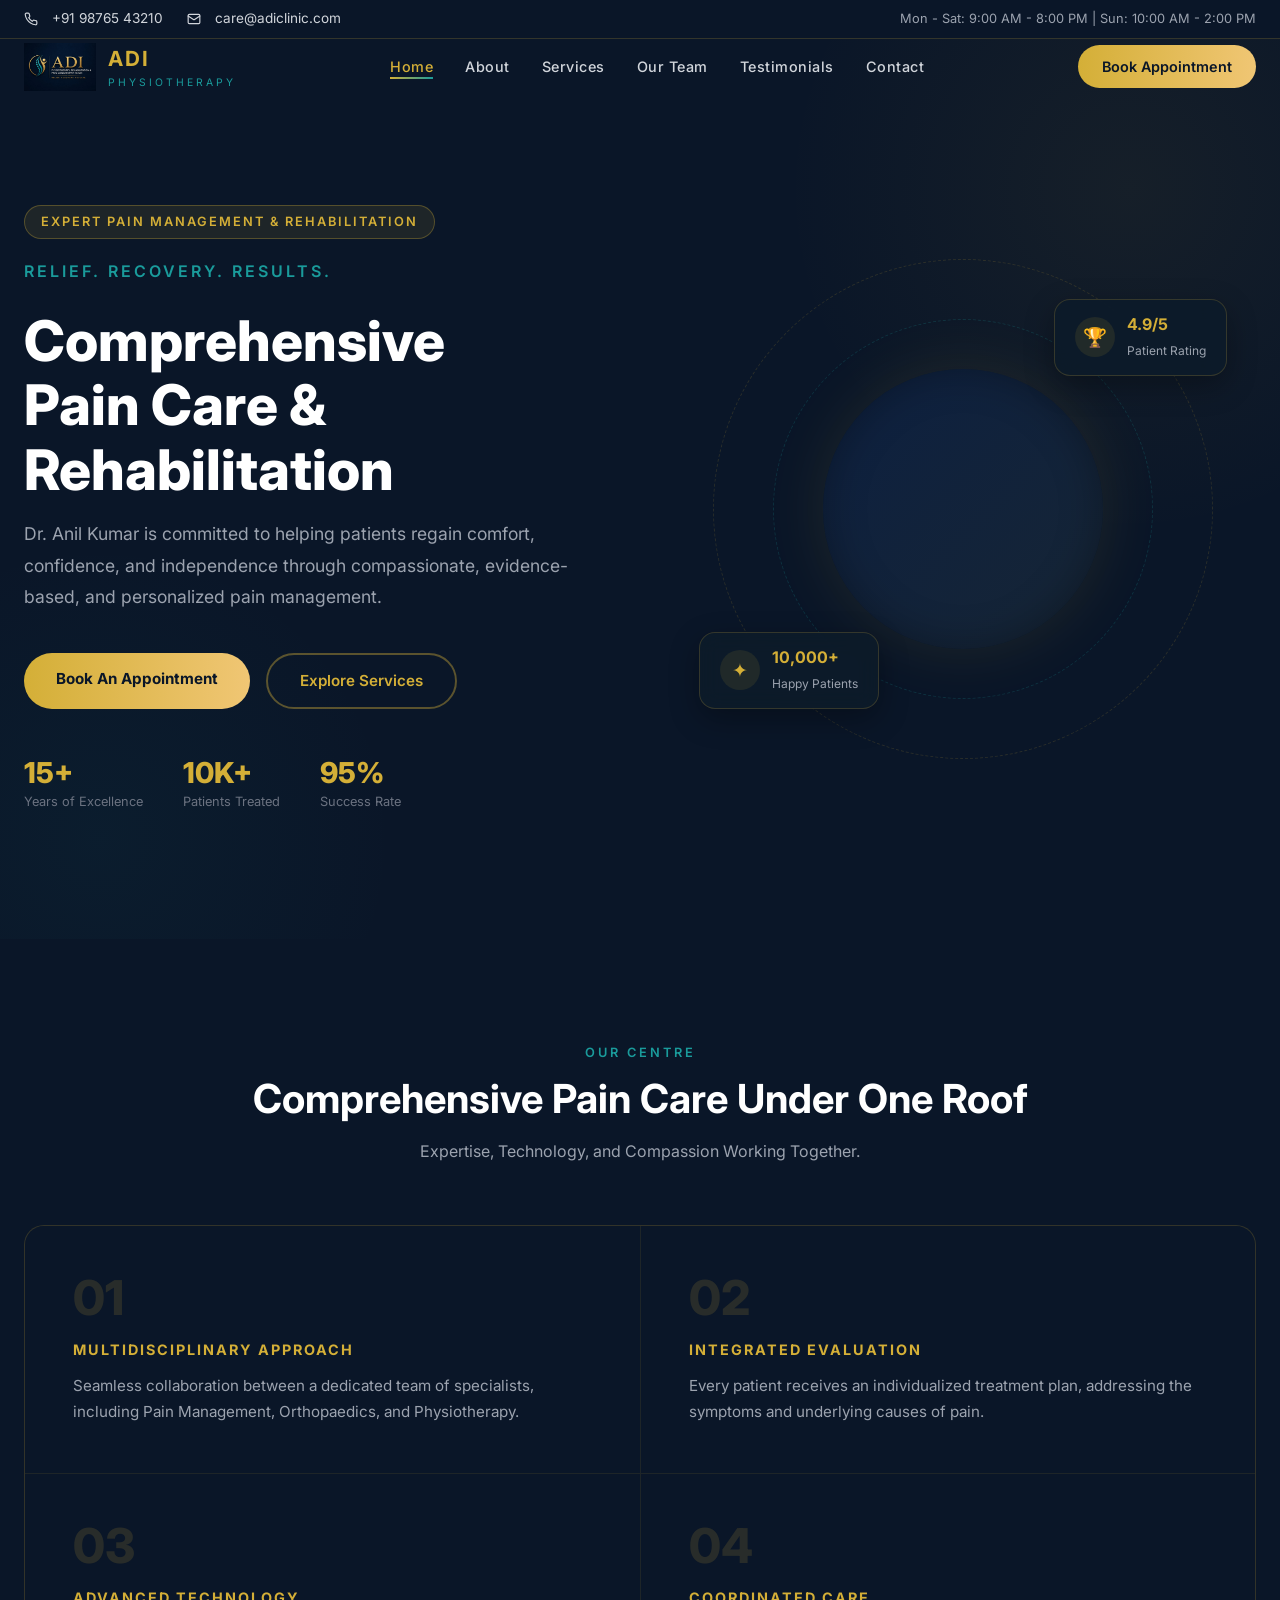
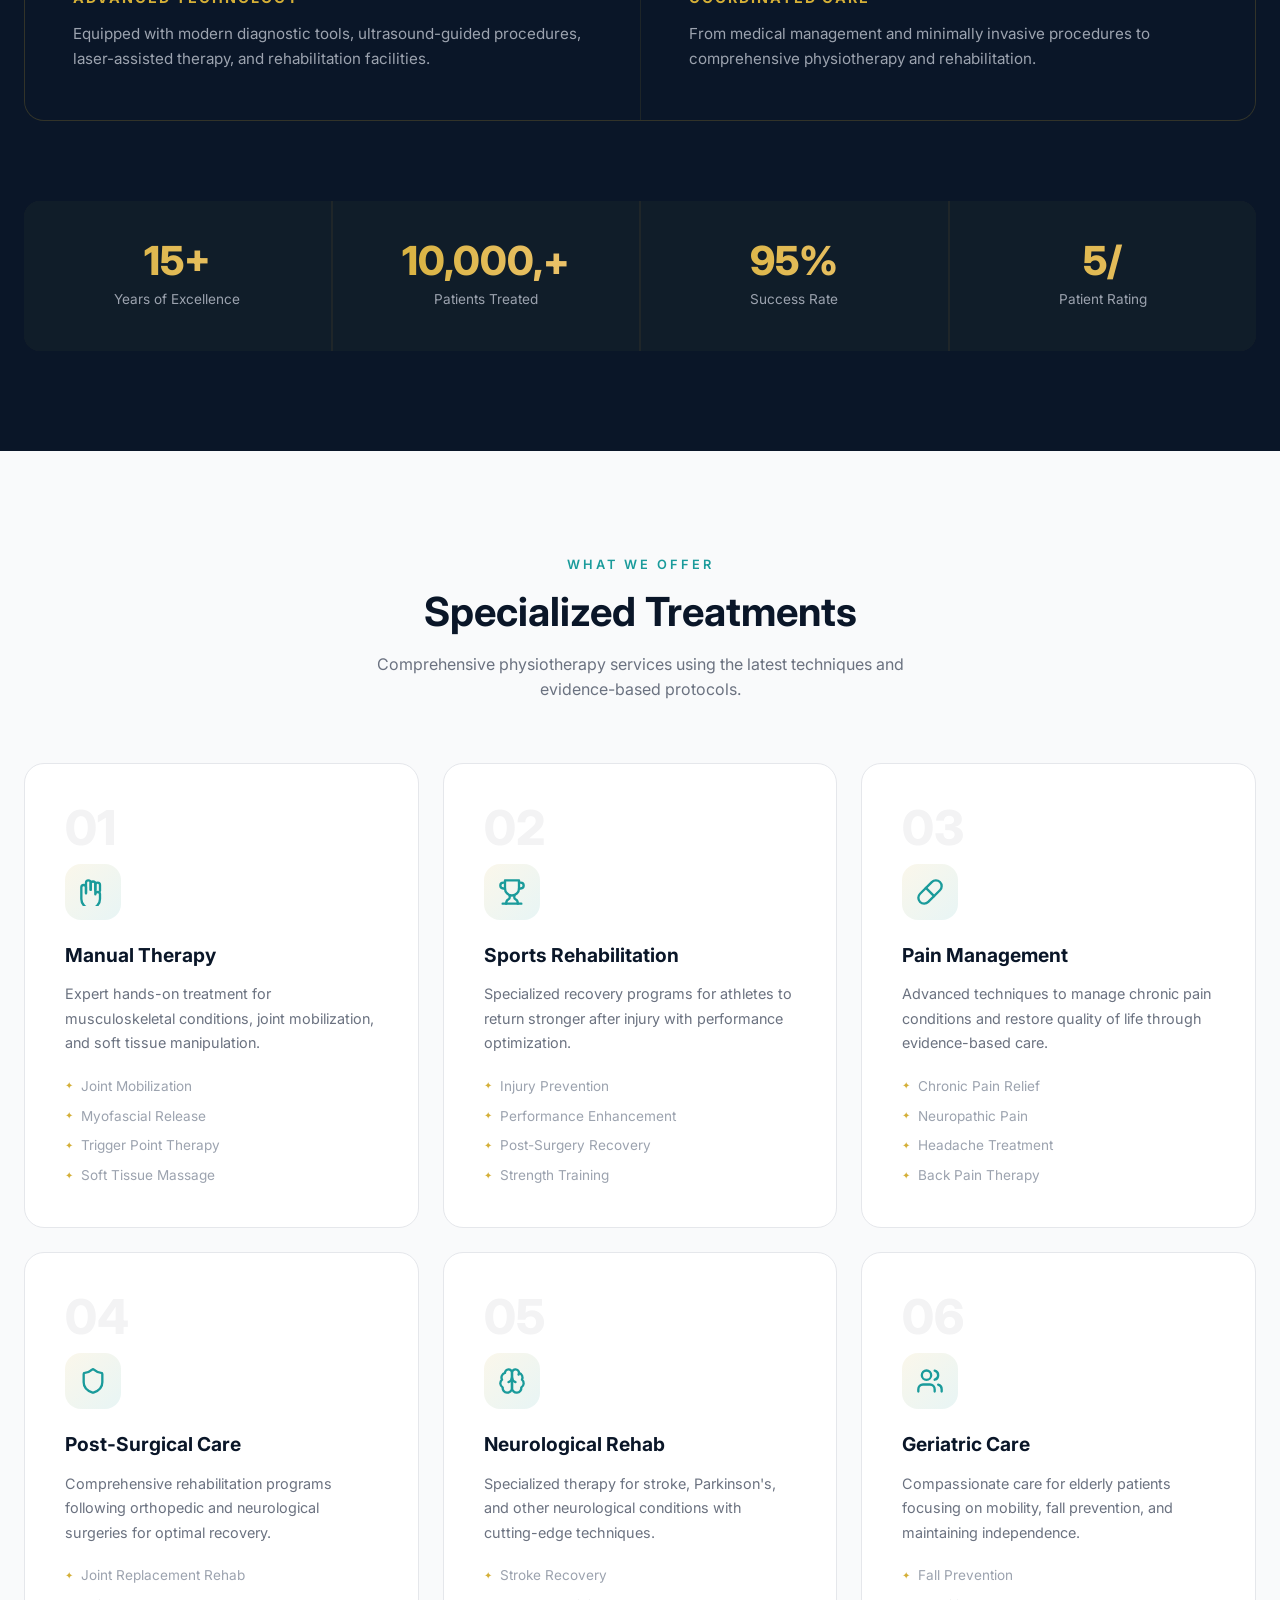
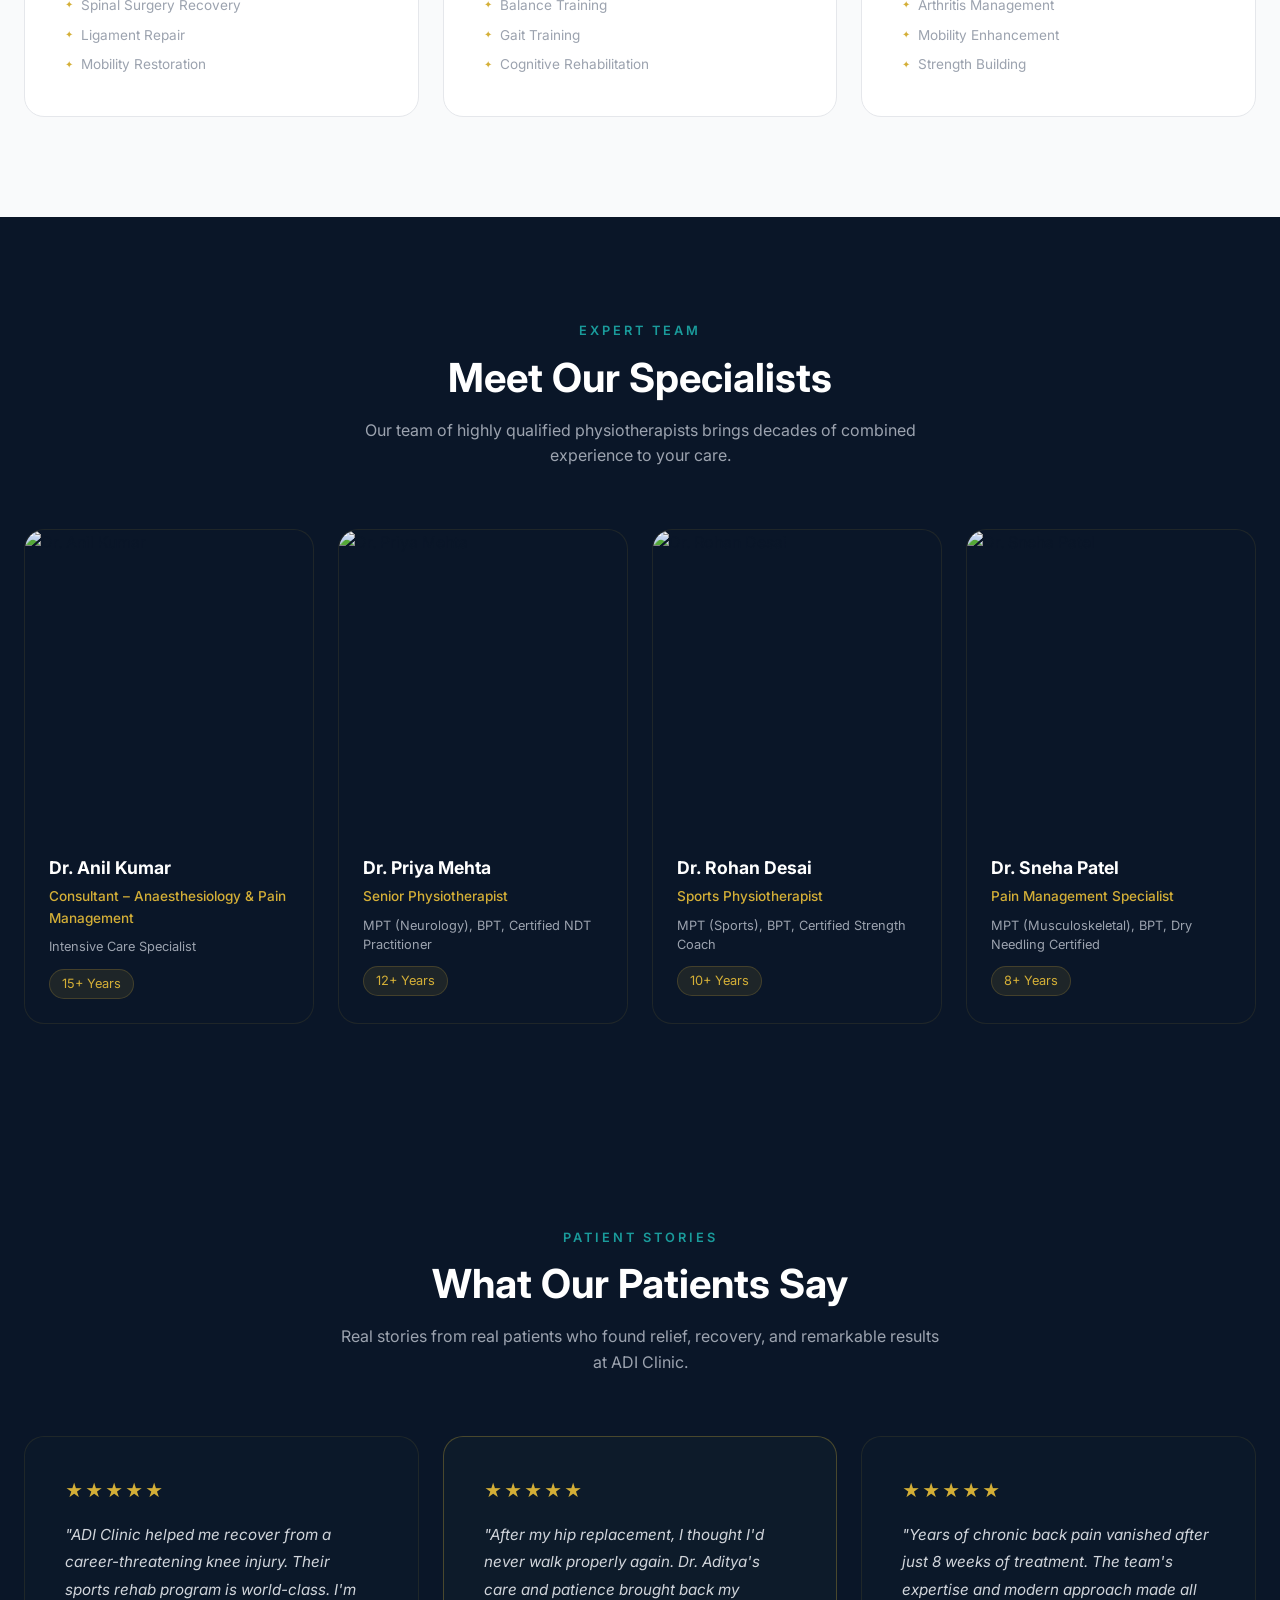
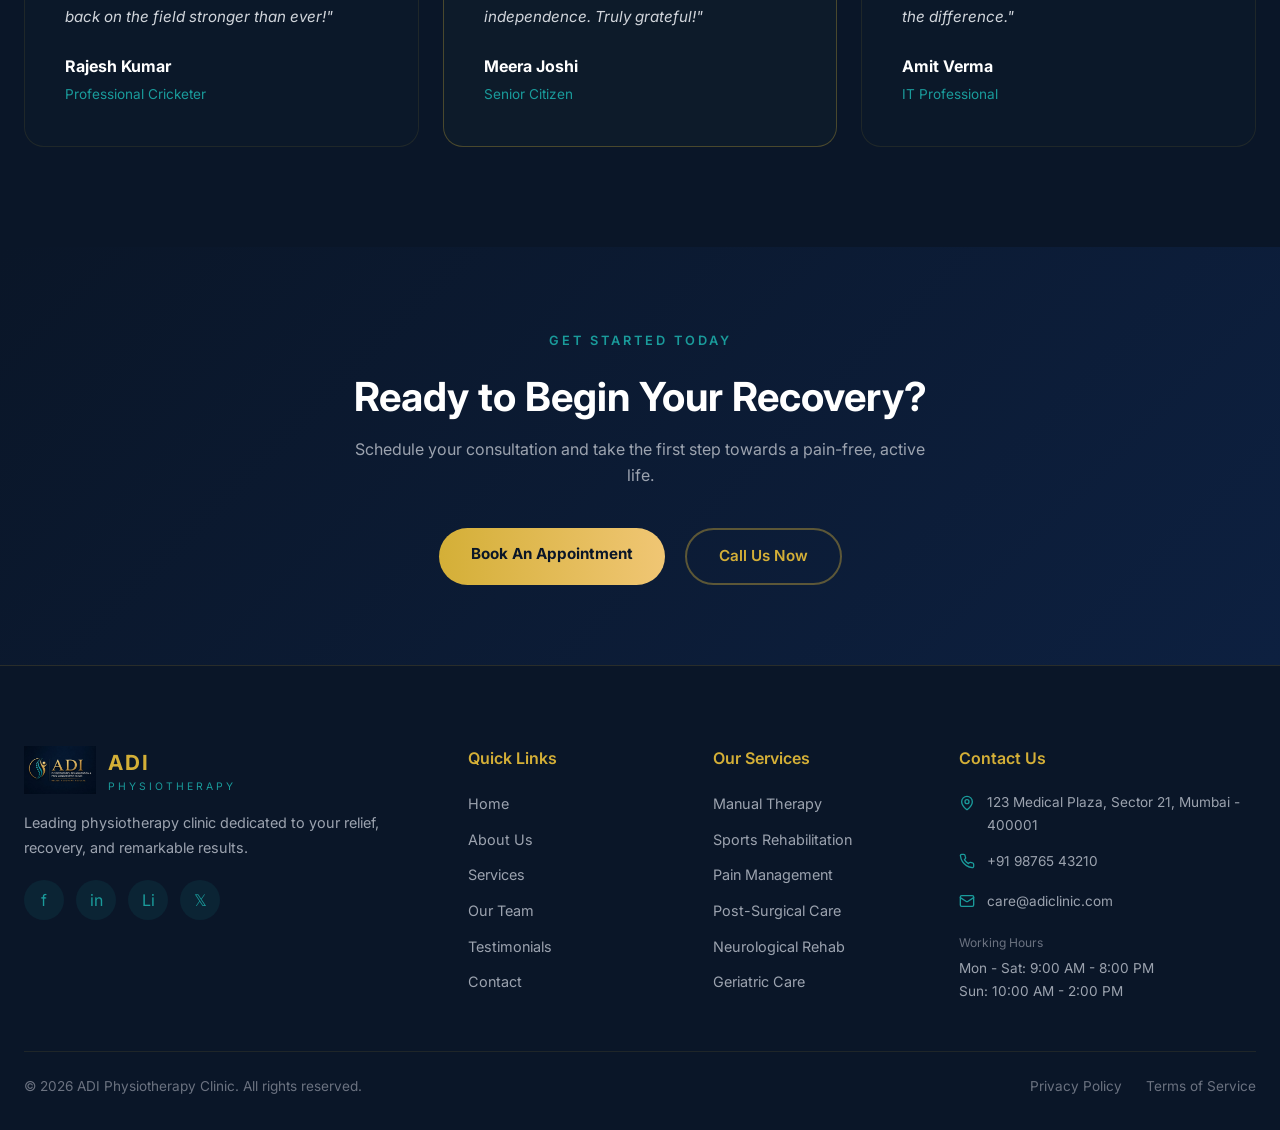
==== index.html @ 456bd3ba "Initial commit: Dr. Anil Kumar Pain Management Clinic Website - Complete HTML/CSS/JS frontend" ====
<!DOCTYPE html>
<html lang="en">
<head>
    <meta charset="UTF-8">
    <meta name="viewport" content="width=device-width, initial-scale=1.0">
    <meta name="description" content="ADI Physiotherapy, Rehabilitation & Pain Management Clinic — Expert physiotherapy, sports rehab, pain management and post-surgical care in Mumbai.">
    <title>ADI Physiotherapy Clinic | Relief. Recovery. Results.</title>
    <link href="https://fonts.googleapis.com/css2?family=Inter:wght@300;400;500;600;700;800&display=swap" rel="stylesheet">
    <link rel="stylesheet" href="css/style.css">
</head>
<body>

    <!-- TOP BAR -->
    <div class="top-bar">
        <div class="container">
            <div class="top-bar-left">
                <a href="tel:+919876543210" style="display:flex; align-items:center;"><svg class="icon-animated" width="14" height="14" viewBox="0 0 24 24" style="margin-right:6px"><path d="M22 16.92v3a2 2 0 0 1-2.18 2 19.79 19.79 0 0 1-8.63-3.07 19.5 19.5 0 0 1-6-6 19.79 19.79 0 0 1-3.07-8.67A2 2 0 0 1 4.11 2h3a2 2 0 0 1 2 1.72 12.84 12.84 0 0 0 .7 2.81 2 2 0 0 1-.45 2.11L8.09 9.91a16 16 0 0 0 6 6l1.27-1.27a2 2 0 0 1 2.11-.45 12.84 12.84 0 0 0 2.81.7A2 2 0 0 1 22 16.92z"/></svg> +91 98765 43210</a>
                <a href="mailto:care@adiclinic.com" style="display:flex; align-items:center;"><svg class="icon-animated" width="14" height="14" viewBox="0 0 24 24" style="margin-right:6px"><rect width="20" height="16" x="2" y="4" rx="2"/><path d="m22 7-8.97 5.7a1.94 1.94 0 0 1-2.06 0L2 7"/></svg> care@adiclinic.com</a>
            </div>
            <div class="top-bar-right">Mon - Sat: 9:00 AM - 8:00 PM | Sun: 10:00 AM - 2:00 PM</div>
        </div>
    </div>

    <!-- HEADER -->
    <header id="main-header">
        <nav class="container">
            <a href="index.html" class="logo-wrap">
                <img src="images/logo.png" alt="ADI Clinic Logo" class="logo-img" onerror="this.style.display='none'">
                <div>
                    <div class="logo-text-main">ADI</div>
                    <div class="logo-text-sub">PHYSIOTHERAPY</div>
                </div>
            </a>

            <ul class="nav-links">
                <li><a href="index.html" class="active">Home</a></li>
                <li><a href="about.html">About</a></li>
                <li><a href="services.html">Services</a></li>
                <li><a href="team.html">Our Team</a></li>
                <li><a href="testimonials.html">Testimonials</a></li>
                <li><a href="contact.html">Contact</a></li>
            </ul>

            <a href="contact.html" class="btn-nav">Book Appointment</a>
            <button class="hamburger" id="hamburger" aria-label="Menu">&#9776;</button>
        </nav>
    </header>

    <!-- MOBILE MENU -->
    <div class="mobile-menu" id="mobile-menu">
        <a href="index.html">Home</a>
        <a href="about.html">About</a>
        <a href="services.html">Services</a>
        <a href="team.html">Our Team</a>
        <a href="testimonials.html">Testimonials</a>
        <a href="contact.html">Contact</a>
        <a href="contact.html" class="btn-gold" style="text-align:center; margin-top:16px;">Book Appointment</a>
    </div>

    <!-- HERO -->
    <section class="hero">
        <div class="container">
            <div class="hero-text">
                <span class="hero-tag">Expert Pain Management & Rehabilitation</span>
                <p class="hero-tagline">RELIEF. RECOVERY. RESULTS.</p>
                <h1 class="hero-title">
                    Comprehensive<br>
                    Pain Care &<br>
                    Rehabilitation
                </h1>
                <p class="hero-desc">Dr. Anil Kumar is committed to helping patients regain comfort, confidence, and independence through compassionate, evidence-based, and personalized pain management.</p>
                <div class="hero-btns">
                    <a href="contact.html" class="btn-gold">Book An Appointment</a>
                    <a href="services.html" class="btn-outline-gold">Explore Services</a>
                </div>
                <div class="hero-stats">
                    <div class="stat-item">
                        <div class="stat-number">15+</div>
                        <div class="stat-label">Years of Excellence</div>
                    </div>
                    <div class="stat-item">
                        <div class="stat-number">10K+</div>
                        <div class="stat-label">Patients Treated</div>
                    </div>
                    <div class="stat-item">
                        <div class="stat-number">95%</div>
                        <div class="stat-label">Success Rate</div>
                    </div>
                </div>
            </div>

            <div class="hero-visual">
                <div class="hero-circle-outer">
                    <div class="hero-circle-mid">
                        <div class="hero-circle-inner">
                            <img src="https://images.unsplash.com/photo-1612349317150-e413f6a5b16d?w=400&h=400&fit=crop" alt="Dr. Anil Kumar" onerror="this.style.display='none'">
                        </div>
                    </div>
                </div>
                <!-- Floating badges -->
                <div class="float-badge badge-top">
                    <div class="float-badge-icon">🏆</div>
                    <div class="float-badge-text">
                        <strong>4.9/5</strong>
                        <span>Patient Rating</span>
                    </div>
                </div>
                <div class="float-badge badge-bottom">
                    <div class="float-badge-icon">✦</div>
                    <div class="float-badge-text">
                        <strong>10,000+</strong>
                        <span>Happy Patients</span>
                    </div>
                </div>
            </div>
        </div>
    </section>

    <!-- MANIFESTO / ABOUT -->
    <section class="about-bg">
        <div class="container">
            <div class="fade-up" style="text-align:center; margin-bottom:60px;">
                <span class="section-tag">Our Centre</span>
                <h2 class="section-title white">Comprehensive Pain Care Under One Roof</h2>
                <p class="section-subtitle" style="color:#9ca3af; margin:0 auto;">Expertise, Technology, and Compassion Working Together.</p>
            </div>

            <div class="manifesto-grid fade-up">
                <div class="manifesto-item">
                    <div class="manifesto-num">01</div>
                    <h3>MULTIDISCIPLINARY APPROACH</h3>
                    <p>Seamless collaboration between a dedicated team of specialists, including Pain Management, Orthopaedics, and Physiotherapy.</p>
                </div>
                <div class="manifesto-item">
                    <div class="manifesto-num">02</div>
                    <h3>INTEGRATED EVALUATION</h3>
                    <p>Every patient receives an individualized treatment plan, addressing the symptoms and underlying causes of pain.</p>
                </div>
                <div class="manifesto-item">
                    <div class="manifesto-num">03</div>
                    <h3>ADVANCED TECHNOLOGY</h3>
                    <p>Equipped with modern diagnostic tools, ultrasound-guided procedures, laser-assisted therapy, and rehabilitation facilities.</p>
                </div>
                <div class="manifesto-item">
                    <div class="manifesto-num">04</div>
                    <h3>COORDINATED CARE</h3>
                    <p>From medical management and minimally invasive procedures to comprehensive physiotherapy and rehabilitation.</p>
                </div>
            </div>

            <div class="stats-row fade-up">
                <div class="stat-box">
                    <div class="stat-box-num">15+</div>
                    <div class="stat-box-label">Years of Excellence</div>
                </div>
                <div class="stat-box">
                    <div class="stat-box-num">10,000+</div>
                    <div class="stat-box-label">Patients Treated</div>
                </div>
                <div class="stat-box">
                    <div class="stat-box-num">95%</div>
                    <div class="stat-box-label">Success Rate</div>
                </div>
                <div class="stat-box">
                    <div class="stat-box-num">4.9/5</div>
                    <div class="stat-box-label">Patient Rating</div>
                </div>
            </div>
        </div>
    </section>

    <!-- SERVICES -->
    <section class="services-bg">
        <div class="container">
            <div class="fade-up" style="text-align:center; margin-bottom:60px;">
                <span class="section-tag">What We Offer</span>
                <h2 class="section-title">Specialized Treatments</h2>
                <p class="section-subtitle" style="margin:0 auto;">Comprehensive physiotherapy services using the latest techniques and evidence-based protocols.</p>
            </div>
            <div class="services-grid">
                <div class="service-card fade-up delay-1">
                    <div class="service-num">01</div>
                    <div class="service-icon-box"><svg class="icon-animated" width="28" height="28" viewBox="0 0 24 24"><path d="M18 11V6a2 2 0 0 0-4 0v4"/><path d="M14 10V5a2 2 0 0 0-4 0v5"/><path d="M10 10V4a2 2 0 0 0-4 0v9"/><path d="M6 13V8a2 2 0 0 0-4 0v10a8 8 0 0 0 16 0v-4a2 2 0 0 0-4 0v-3"/></svg></div>
                    <h3>Manual Therapy</h3>
                    <p>Expert hands-on treatment for musculoskeletal conditions, joint mobilization, and soft tissue manipulation.</p>
                    <ul class="service-features">
                        <li>Joint Mobilization</li>
                        <li>Myofascial Release</li>
                        <li>Trigger Point Therapy</li>
                        <li>Soft Tissue Massage</li>
                    </ul>
                </div>
                <div class="service-card fade-up delay-2">
                    <div class="service-num">02</div>
                    <div class="service-icon-box"><svg class="icon-animated" width="28" height="28" viewBox="0 0 24 24"><path d="M6 9H4.5a2.5 2.5 0 0 1 0-5H6"/><path d="M18 9h1.5a2.5 2.5 0 0 0 0-5H18"/><path d="M4 22h16"/><path d="M10 14.66V17c0 .55-.47.98-.97 1.21C7.85 18.75 7 20.24 7 22"/><path d="M14 14.66V17c0 .55.47.98.97 1.21C16.15 18.75 17 20.24 17 22"/><path d="M18 2H6v7a6 6 0 0 0 12 0V2Z"/></svg></div>
                    <h3>Sports Rehabilitation</h3>
                    <p>Specialized recovery programs for athletes to return stronger after injury with performance optimization.</p>
                    <ul class="service-features">
                        <li>Injury Prevention</li>
                        <li>Performance Enhancement</li>
                        <li>Post-Surgery Recovery</li>
                        <li>Strength Training</li>
                    </ul>
                </div>
                <div class="service-card fade-up delay-3">
                    <div class="service-num">03</div>
                    <div class="service-icon-box"><svg class="icon-animated" width="28" height="28" viewBox="0 0 24 24"><path d="m10.5 20.5 10-10a4.95 4.95 0 1 0-7-7l-10 10a4.95 4.95 0 1 0 7 7Z"/><path d="m8.5 8.5 7 7"/></svg></div>
                    <h3>Pain Management</h3>
                    <p>Advanced techniques to manage chronic pain conditions and restore quality of life through evidence-based care.</p>
                    <ul class="service-features">
                        <li>Chronic Pain Relief</li>
                        <li>Neuropathic Pain</li>
                        <li>Headache Treatment</li>
                        <li>Back Pain Therapy</li>
                    </ul>
                </div>
                <div class="service-card fade-up delay-1">
                    <div class="service-num">04</div>
                    <div class="service-icon-box"><svg class="icon-animated" width="28" height="28" viewBox="0 0 24 24"><path d="M20 13c0 5-3.5 7.5-7.66 8.95a1 1 0 0 1-.67-.01C7.5 20.5 4 18 4 13V6a1 1 0 0 1 1-1c2 0 4.5-1.2 6.24-2.72a1.17 1.17 0 0 1 1.52 0C14.5 3.8 17 5 19 5a1 1 0 0 1 1 1z"/></svg></div>
                    <h3>Post-Surgical Care</h3>
                    <p>Comprehensive rehabilitation programs following orthopedic and neurological surgeries for optimal recovery.</p>
                    <ul class="service-features">
                        <li>Joint Replacement Rehab</li>
                        <li>Spinal Surgery Recovery</li>
                        <li>Ligament Repair</li>
                        <li>Mobility Restoration</li>
                    </ul>
                </div>
                <div class="service-card fade-up delay-2">
                    <div class="service-num">05</div>
                    <div class="service-icon-box"><svg class="icon-animated" width="28" height="28" viewBox="0 0 24 24"><path d="M12 5a3 3 0 1 0-5.997.125 4 4 0 0 0-2.526 5.77 4 4 0 0 0 .556 6.588A4 4 0 1 0 12 18Z"/><path d="M12 5a3 3 0 1 1 5.997.125 4 4 0 0 1 2.526 5.77 4 4 0 0 1-.556 6.588A4 4 0 1 1 12 18Z"/><path d="M15 13a4.5 4.5 0 0 1-3-4 4.5 4.5 0 0 1-3 4"/><path d="M17.599 6.5a3 3 0 0 0 .399-1.375"/></svg></div>
                    <h3>Neurological Rehab</h3>
                    <p>Specialized therapy for stroke, Parkinson's, and other neurological conditions with cutting-edge techniques.</p>
                    <ul class="service-features">
                        <li>Stroke Recovery</li>
                        <li>Balance Training</li>
                        <li>Gait Training</li>
                        <li>Cognitive Rehabilitation</li>
                    </ul>
                </div>
                <div class="service-card fade-up delay-3">
                    <div class="service-num">06</div>
                    <div class="service-icon-box"><svg class="icon-animated" width="28" height="28" viewBox="0 0 24 24"><path d="M16 21v-2a4 4 0 0 0-4-4H6a4 4 0 0 0-4 4v2"/><circle cx="9" cy="7" r="4"/><path d="M22 21v-2a4 4 0 0 0-3-3.87"/><path d="M16 3.13a4 4 0 0 1 0 7.75"/></svg></div>
                    <h3>Geriatric Care</h3>
                    <p>Compassionate care for elderly patients focusing on mobility, fall prevention, and maintaining independence.</p>
                    <ul class="service-features">
                        <li>Fall Prevention</li>
                        <li>Arthritis Management</li>
                        <li>Mobility Enhancement</li>
                        <li>Strength Building</li>
                    </ul>
                </div>
            </div>
        </div>
    </section>

    <!-- TEAM PREVIEW -->
    <section class="about-bg">
        <div class="container">
            <div class="fade-up" style="text-align:center; margin-bottom:60px;">
                <span class="section-tag">Expert Team</span>
                <h2 class="section-title white">Meet Our Specialists</h2>
                <p class="section-subtitle" style="color:#9ca3af; margin:0 auto;">Our team of highly qualified physiotherapists brings decades of combined experience to your care.</p>
            </div>
            <div class="team-grid">
                <div class="team-card fade-up delay-1">
                    <div class="team-img-wrap">
                        <img src="https://images.unsplash.com/photo-1612349317150-e413f6a5b16d?w=400&h=500&fit=crop" alt="Dr. Anil Kumar">
                        <div class="team-overlay"></div>
                    </div>
                    <div class="team-info">
                        <h3>Dr. Anil Kumar</h3>
                        <div class="role">Consultant – Anaesthesiology & Pain Management</div>
                        <div class="qual">Intensive Care Specialist</div>
                        <span class="team-exp">15+ Years</span>
                    </div>
                </div>
                <div class="team-card fade-up delay-2">
                    <div class="team-img-wrap">
                        <img src="https://images.unsplash.com/photo-1594824476967-48c8b964273f?w=400&h=500&fit=crop" alt="Dr. Priya Mehta">
                        <div class="team-overlay"></div>
                    </div>
                    <div class="team-info">
                        <h3>Dr. Priya Mehta</h3>
                        <div class="role">Senior Physiotherapist</div>
                        <div class="qual">MPT (Neurology), BPT, Certified NDT Practitioner</div>
                        <span class="team-exp">12+ Years</span>
                    </div>
                </div>
                <div class="team-card fade-up delay-3">
                    <div class="team-img-wrap">
                        <img src="https://images.unsplash.com/photo-1622253692010-333f2da6031d?w=400&h=500&fit=crop" alt="Dr. Rohan Desai">
                        <div class="team-overlay"></div>
                    </div>
                    <div class="team-info">
                        <h3>Dr. Rohan Desai</h3>
                        <div class="role">Sports Physiotherapist</div>
                        <div class="qual">MPT (Sports), BPT, Certified Strength Coach</div>
                        <span class="team-exp">10+ Years</span>
                    </div>
                </div>
                <div class="team-card fade-up delay-4">
                    <div class="team-img-wrap">
                        <img src="https://images.unsplash.com/photo-1559839734-2b71ea197ec2?w=400&h=500&fit=crop" alt="Dr. Sneha Patel">
                        <div class="team-overlay"></div>
                    </div>
                    <div class="team-info">
                        <h3>Dr. Sneha Patel</h3>
                        <div class="role">Pain Management Specialist</div>
                        <div class="qual">MPT (Musculoskeletal), BPT, Dry Needling Certified</div>
                        <span class="team-exp">8+ Years</span>
                    </div>
                </div>
            </div>
        </div>
    </section>

    <!-- TESTIMONIALS -->
    <section class="testi-bg">
        <div class="container">
            <div class="fade-up" style="text-align:center; margin-bottom:60px;">
                <span class="section-tag">Patient Stories</span>
                <h2 class="section-title white">What Our Patients Say</h2>
                <p class="section-subtitle" style="color:#9ca3af; margin:0 auto;">Real stories from real patients who found relief, recovery, and remarkable results at ADI Clinic.</p>
            </div>
            <div class="testi-grid">
                <div class="testi-card fade-up delay-1">
                    <div class="testi-stars">★★★★★</div>
                    <p class="testi-quote">"ADI Clinic helped me recover from a career-threatening knee injury. Their sports rehab program is world-class. I'm back on the field stronger than ever!"</p>
                    <div class="testi-name">Rajesh Kumar</div>
                    <div class="testi-role">Professional Cricketer</div>
                </div>
                <div class="testi-card active fade-up delay-2">
                    <div class="testi-stars">★★★★★</div>
                    <p class="testi-quote">"After my hip replacement, I thought I'd never walk properly again. Dr. Aditya's care and patience brought back my independence. Truly grateful!"</p>
                    <div class="testi-name">Meera Joshi</div>
                    <div class="testi-role">Senior Citizen</div>
                </div>
                <div class="testi-card fade-up delay-3">
                    <div class="testi-stars">★★★★★</div>
                    <p class="testi-quote">"Years of chronic back pain vanished after just 8 weeks of treatment. The team's expertise and modern approach made all the difference."</p>
                    <div class="testi-name">Amit Verma</div>
                    <div class="testi-role">IT Professional</div>
                </div>
            </div>
        </div>
    </section>

    <!-- CONTACT CTA STRIP -->
    <section style="background: linear-gradient(135deg, var(--navy), #0d2040); padding: 80px 0; text-align: center;">
        <div class="container">
            <span class="section-tag fade-up">Get Started Today</span>
            <h2 class="section-title white fade-up" style="margin-top:10px;">Ready to Begin Your Recovery?</h2>
            <p class="section-subtitle fade-up" style="color:#9ca3af; margin:16px auto 40px;">Schedule your consultation and take the first step towards a pain-free, active life.</p>
            <div class="fade-up" style="display:flex; gap:20px; justify-content:center; flex-wrap:wrap;">
                <a href="contact.html" class="btn-gold">Book An Appointment</a>
                <a href="tel:+919876543210" class="btn-outline-gold">Call Us Now</a>
            </div>
        </div>
    </section>

    <!-- FOOTER -->
    <footer>
        <div class="container">
            <div class="footer-grid">
                <div class="footer-col">
                    <div class="logo-wrap" style="margin-bottom:16px;">
                        <img src="images/logo.png" alt="ADI Clinic" class="logo-img" style="height:48px;" onerror="this.style.display='none'">
                        <div>
                            <div class="logo-text-main">ADI</div>
                            <div class="logo-text-sub">PHYSIOTHERAPY</div>
                        </div>
                    </div>
                    <p>Leading physiotherapy clinic dedicated to your relief, recovery, and remarkable results.</p>
                    <div class="footer-socials">
                        <a href="#" class="social-btn" title="Facebook">f</a>
                        <a href="#" class="social-btn" title="Instagram">in</a>
                        <a href="#" class="social-btn" title="LinkedIn">Li</a>
                        <a href="#" class="social-btn" title="Twitter">𝕏</a>
                    </div>
                </div>
                <div class="footer-col">
                    <h3>Quick Links</h3>
                    <ul>
                        <li><a href="index.html">Home</a></li>
                        <li><a href="about.html">About Us</a></li>
                        <li><a href="services.html">Services</a></li>
                        <li><a href="team.html">Our Team</a></li>
                        <li><a href="testimonials.html">Testimonials</a></li>
                        <li><a href="contact.html">Contact</a></li>
                    </ul>
                </div>
                <div class="footer-col">
                    <h3>Our Services</h3>
                    <ul>
                        <li><a href="services.html">Manual Therapy</a></li>
                        <li><a href="services.html">Sports Rehabilitation</a></li>
                        <li><a href="services.html">Pain Management</a></li>
                        <li><a href="services.html">Post-Surgical Care</a></li>
                        <li><a href="services.html">Neurological Rehab</a></li>
                        <li><a href="services.html">Geriatric Care</a></li>
                    </ul>
                </div>
                <div class="footer-col">
                    <h3>Contact Us</h3>
                    <div class="footer-ci">
                        <span style="color:var(--teal); margin-top:2px;"><svg class="icon-animated" width="16" height="16" viewBox="0 0 24 24"><path d="M20 10c0 4.993-5.539 10.193-7.399 11.799a1 1 0 0 1-1.202 0C9.539 20.193 4 14.993 4 10a8 8 0 0 1 16 0"/><circle cx="12" cy="10" r="3"/></svg></span>
                        <p>123 Medical Plaza, Sector 21, Mumbai - 400001</p>
                    </div>
                    <div class="footer-ci">
                        <span style="color:var(--teal);"><svg class="icon-animated" width="16" height="16" viewBox="0 0 24 24"><path d="M22 16.92v3a2 2 0 0 1-2.18 2 19.79 19.79 0 0 1-8.63-3.07 19.5 19.5 0 0 1-6-6 19.79 19.79 0 0 1-3.07-8.67A2 2 0 0 1 4.11 2h3a2 2 0 0 1 2 1.72 12.84 12.84 0 0 0 .7 2.81 2 2 0 0 1-.45 2.11L8.09 9.91a16 16 0 0 0 6 6l1.27-1.27a2 2 0 0 1 2.11-.45 12.84 12.84 0 0 0 2.81.7A2 2 0 0 1 22 16.92z"/></svg></span>
                        <a href="tel:+919876543210">+91 98765 43210</a>
                    </div>
                    <div class="footer-ci">
                        <span style="color:var(--teal);"><svg class="icon-animated" width="16" height="16" viewBox="0 0 24 24"><rect width="20" height="16" x="2" y="4" rx="2"/><path d="m22 7-8.97 5.7a1.94 1.94 0 0 1-2.06 0L2 7"/></svg></span>
                        <a href="mailto:care@adiclinic.com">care@adiclinic.com</a>
                    </div>
                    <div style="margin-top:16px;">
                        <p style="font-size:0.75rem; color:var(--gray-500); margin-bottom:4px;">Working Hours</p>
                        <p style="font-size:0.85rem; color:var(--gray-400);">Mon - Sat: 9:00 AM - 8:00 PM<br>Sun: 10:00 AM - 2:00 PM</p>
                    </div>
                </div>
            </div>
            <div class="footer-bottom">
                <p>&copy; 2026 ADI Physiotherapy Clinic. All rights reserved.</p>
                <div class="footer-bottom-links">
                    <a href="#">Privacy Policy</a>
                    <a href="#">Terms of Service</a>
                </div>
            </div>
        </div>
    </footer>

    <script src="js/main.js"></script>
</body>
</html>
---- css/style.css ----
/* ============================================================
   ADI Physiotherapy Clinic - Main Stylesheet
   Cloned from Emergent React App
   Colors: Navy #0a1628 | Gold #d4af37 | Teal #1a9b9b
   ============================================================ */

@import url('https://fonts.googleapis.com/css2?family=Inter:wght@300;400;500;600;700;800&display=swap');

:root {
  --navy: #0a1628;
  --navy-mid: #0d1b2a;
  --gold: #d4af37;
  --gold-light: #f0c674;
  --teal: #1a9b9b;
  --white: #ffffff;
  --gray-100: #f9fafb;
  --gray-200: #e5e7eb;
  --gray-300: #d1d5db;
  --gray-400: #9ca3af;
  --gray-500: #6b7280;
  --transition: all 0.3s ease;
}

*, *::before, *::after { margin: 0; padding: 0; box-sizing: border-box; }

html { scroll-behavior: smooth; }

body {
  font-family: 'Inter', sans-serif;
  background-color: var(--white);
  color: var(--navy);
  overflow-x: hidden;
  line-height: 1.6;
}

a { text-decoration: none; color: inherit; }
img { max-width: 100%; }
button { cursor: pointer; border: none; font-family: inherit; }

.container {
  max-width: 1280px;
  margin: 0 auto;
  padding: 0 24px;
}

/* ===== TOP BAR ===== */
.top-bar {
  background-color: var(--navy);
  border-bottom: 1px solid rgba(212, 175, 55, 0.2);
  padding: 8px 0;
}
.top-bar .container {
  display: flex;
  justify-content: space-between;
  align-items: center;
  font-size: 0.85rem;
}
.top-bar-left {
  display: flex;
  align-items: center;
  gap: 24px;
  color: var(--gray-300);
}
.top-bar-left a {
  display: flex;
  align-items: center;
  gap: 8px;
  color: var(--gray-300);
  transition: var(--transition);
}
.top-bar-left a:hover { color: var(--gold); }
.top-bar-right {
  color: var(--gray-400);
  font-size: 0.8rem;
}

/* ===== HEADER / NAV ===== */
header {
  position: fixed;
  top: 42px;
  left: 0;
  right: 0;
  z-index: 999;
  transition: background 0.5s ease, backdrop-filter 0.5s ease, box-shadow 0.5s ease;
}
header.scrolled {
  background: rgba(10, 22, 40, 0.95);
  backdrop-filter: blur(20px);
  box-shadow: 0 4px 30px rgba(212, 175, 55, 0.05);
}
header nav {
  padding: 16px 24px;
  max-width: 1280px;
  margin: 0 auto;
  display: flex;
  align-items: center;
  justify-content: space-between;
}
.logo-wrap {
  display: flex;
  align-items: center;
  gap: 12px;
}
.logo-img {
  height: 48px;
  width: auto;
}
.logo-text-main {
  font-size: 1.3rem;
  font-weight: 700;
  color: var(--gold);
  letter-spacing: 2px;
}
.logo-text-sub {
  font-size: 0.65rem;
  color: var(--teal);
  letter-spacing: 3px;
  text-transform: uppercase;
}
.nav-links {
  display: flex;
  align-items: center;
  gap: 32px;
  list-style: none;
}
.nav-links a {
  color: var(--gray-300);
  font-size: 0.9rem;
  font-weight: 500;
  letter-spacing: 0.5px;
  position: relative;
  padding-bottom: 4px;
  transition: color 0.3s ease;
}
.nav-links a:hover, .nav-links a.active {
  color: var(--gold);
}
.nav-links a::after {
  content: '';
  position: absolute;
  bottom: 0;
  left: 0;
  right: 0;
  height: 2px;
  background: linear-gradient(to right, var(--gold), var(--teal));
  transform: scaleX(0);
  transition: transform 0.3s ease;
}
.nav-links a.active::after, .nav-links a:hover::after {
  transform: scaleX(1);
}
.btn-nav {
  background: linear-gradient(to right, var(--gold), var(--gold-light));
  color: var(--navy);
  padding: 10px 24px;
  border-radius: 50px;
  font-weight: 600;
  font-size: 0.9rem;
  transition: var(--transition);
}
.btn-nav:hover {
  box-shadow: 0 8px 25px rgba(212, 175, 55, 0.5);
  transform: scale(1.05);
}
.hamburger {
  display: none;
  color: var(--gold);
  font-size: 1.5rem;
  background: none;
}

/* Mobile Menu */
.mobile-menu {
  display: none;
  position: fixed;
  top: 42px;
  right: 0;
  bottom: 0;
  width: 300px;
  background: var(--navy-mid);
  z-index: 1000;
  padding: 80px 32px 32px;
  flex-direction: column;
  gap: 24px;
  box-shadow: -5px 0 30px rgba(0,0,0,0.5);
  transform: translateX(100%);
  transition: transform 0.4s ease;
}
.mobile-menu.open {
  display: flex;
  transform: translateX(0);
}
.mobile-menu a {
  color: var(--gray-300);
  font-size: 1.1rem;
  font-weight: 500;
  transition: color 0.3s;
}
.mobile-menu a:hover { color: var(--gold); }

/* ===== HERO ===== */
.hero {
  min-height: 100vh;
  background: var(--navy);
  display: flex;
  align-items: center;
  padding-top: 120px;
  padding-bottom: 80px;
  position: relative;
  overflow: hidden;
}
.hero::before {
  content: '';
  position: absolute;
  top: -200px;
  right: -200px;
  width: 700px;
  height: 700px;
  background: radial-gradient(circle, rgba(212,175,55,0.06) 0%, transparent 70%);
  border-radius: 50%;
}
.hero::after {
  content: '';
  position: absolute;
  bottom: -200px;
  left: -200px;
  width: 600px;
  height: 600px;
  background: radial-gradient(circle, rgba(26,155,155,0.05) 0%, transparent 70%);
  border-radius: 50%;
}
.hero .container {
  display: grid;
  grid-template-columns: 1fr 1fr;
  gap: 60px;
  align-items: center;
  position: relative;
  z-index: 1;
}
.hero-tag {
  display: inline-block;
  background: rgba(212,175,55,0.1);
  border: 1px solid rgba(212,175,55,0.3);
  color: var(--gold);
  padding: 6px 16px;
  border-radius: 50px;
  font-size: 0.8rem;
  font-weight: 600;
  letter-spacing: 2px;
  text-transform: uppercase;
  margin-bottom: 20px;
}
.hero-title {
  font-size: 3.5rem;
  font-weight: 800;
  color: var(--white);
  line-height: 1.15;
  margin-bottom: 16px;
}
.hero-title span {
  background: linear-gradient(to right, var(--gold), var(--gold-light));
  -webkit-background-clip: text;
  -webkit-text-fill-color: transparent;
  background-clip: text;
}
.hero-tagline {
  font-size: 1rem;
  color: var(--teal);
  font-weight: 600;
  letter-spacing: 3px;
  text-transform: uppercase;
  margin-bottom: 24px;
}
.hero-desc {
  font-size: 1.1rem;
  color: var(--gray-400);
  margin-bottom: 40px;
  line-height: 1.8;
}
.hero-btns {
  display: flex;
  gap: 16px;
  flex-wrap: wrap;
  margin-bottom: 50px;
}
.btn-gold {
  display: inline-block;
  background: linear-gradient(to right, var(--gold), var(--gold-light));
  color: var(--navy);
  padding: 14px 32px;
  border-radius: 50px;
  font-weight: 700;
  font-size: 0.95rem;
  transition: var(--transition);
}
.btn-gold:hover {
  box-shadow: 0 10px 30px rgba(212,175,55,0.4);
  transform: translateY(-3px);
}
.btn-outline-gold {
  display: inline-block;
  border: 2px solid rgba(212,175,55,0.4);
  color: var(--gold);
  padding: 14px 32px;
  border-radius: 50px;
  font-weight: 600;
  font-size: 0.95rem;
  transition: var(--transition);
}
.btn-outline-gold:hover {
  background: rgba(212,175,55,0.1);
  border-color: var(--gold);
}
.hero-stats {
  display: flex;
  gap: 40px;
}
.stat-item { text-align: left; }
.stat-number {
  font-size: 1.8rem;
  font-weight: 800;
  color: var(--gold);
  line-height: 1;
}
.stat-label {
  font-size: 0.8rem;
  color: var(--gray-500);
  margin-top: 4px;
}

/* Hero Visual */
.hero-visual {
  position: relative;
  display: flex;
  justify-content: center;
  align-items: center;
}
.hero-circle-outer {
  width: 500px;
  height: 500px;
  border: 1px dashed rgba(212,175,55,0.15);
  border-radius: 50%;
  display: flex;
  align-items: center;
  justify-content: center;
  position: relative;
  animation: rotateSlow 30s linear infinite;
}
.hero-circle-mid {
  width: 380px;
  height: 380px;
  border: 1px dashed rgba(26,155,155,0.2);
  border-radius: 50%;
  display: flex;
  align-items: center;
  justify-content: center;
  position: relative;
  animation: rotateSlow 20s linear infinite reverse;
}
.hero-circle-inner {
  width: 280px;
  height: 280px;
  border-radius: 50%;
  background: linear-gradient(135deg, #0d2040, #162535);
  display: flex;
  align-items: center;
  justify-content: center;
  overflow: hidden;
  box-shadow: 0 0 60px rgba(212,175,55,0.1), inset 0 0 40px rgba(0,0,0,0.3);
}
.hero-circle-inner img {
  width: 100%;
  height: 100%;
  object-fit: cover;
  border-radius: 50%;
}
@keyframes rotateSlow {
  from { transform: rotate(0deg); }
  to { transform: rotate(360deg); }
}
/* Floating badges */
.float-badge {
  position: absolute;
  background: rgba(13, 27, 42, 0.9);
  border: 1px solid rgba(212,175,55,0.2);
  backdrop-filter: blur(10px);
  border-radius: 16px;
  padding: 12px 20px;
  display: flex;
  align-items: center;
  gap: 12px;
  box-shadow: 0 10px 30px rgba(0,0,0,0.3);
  animation: floatBob 4s ease-in-out infinite;
  z-index: 2;
}
.float-badge:nth-child(2) { animation-delay: 2s; }
.float-badge-icon {
  width: 40px;
  height: 40px;
  background: rgba(212,175,55,0.1);
  border-radius: 50%;
  display: flex;
  align-items: center;
  justify-content: center;
  font-size: 1.2rem;
  color: var(--gold);
}
.float-badge-text { color: var(--white); }
.float-badge-text strong { display: block; font-size: 1rem; font-weight: 700; color: var(--gold); }
.float-badge-text span { font-size: 0.75rem; color: var(--gray-400); }
.badge-top { top: 8%; right: 5%; }
.badge-bottom { bottom: 10%; left: 5%; }
@keyframes floatBob {
  0%, 100% { transform: translateY(0px); }
  50% { transform: translateY(-10px); }
}

/* ===== SECTIONS GENERAL ===== */
section { padding: 100px 0; }
.section-tag {
  display: inline-block;
  color: var(--teal);
  font-size: 0.8rem;
  font-weight: 600;
  letter-spacing: 3px;
  text-transform: uppercase;
  margin-bottom: 12px;
}
.section-title {
  font-size: 2.5rem;
  font-weight: 700;
  color: var(--navy);
  line-height: 1.2;
  margin-bottom: 16px;
}
.section-title.white { color: var(--white); }
.section-subtitle {
  font-size: 1rem;
  color: var(--gray-500);
  max-width: 600px;
}
.text-center { text-align: center; }
.text-center .section-subtitle { margin: 0 auto; }

/* ===== ABOUT / MANIFESTO ===== */
.about-bg {
  background-color: var(--navy);
}
.manifesto-grid {
  display: grid;
  grid-template-columns: repeat(2, 1fr);
  gap: 1px;
  background: rgba(212,175,55,0.1);
  border: 1px solid rgba(212,175,55,0.1);
  border-radius: 20px;
  overflow: hidden;
}
.manifesto-item {
  padding: 48px;
  background: var(--navy);
  transition: background 0.3s;
}
.manifesto-item:hover { background: rgba(212,175,55,0.03); }
.manifesto-num {
  font-size: 3rem;
  font-weight: 800;
  color: rgba(212,175,55,0.15);
  line-height: 1;
  margin-bottom: 16px;
}
.manifesto-item h3 {
  font-size: 0.9rem;
  font-weight: 700;
  color: var(--gold);
  letter-spacing: 2px;
  text-transform: uppercase;
  margin-bottom: 12px;
}
.manifesto-item p { color: var(--gray-400); font-size: 0.95rem; line-height: 1.7; }

/* Stats Row */
.stats-row {
  display: grid;
  grid-template-columns: repeat(4, 1fr);
  gap: 2px;
  background: rgba(212,175,55,0.1);
  border-radius: 16px;
  overflow: hidden;
  margin-top: 80px;
}
.stat-box {
  background: rgba(13,27,42,0.8);
  padding: 40px 24px;
  text-align: center;
  transition: background 0.3s;
}
.stat-box:hover { background: rgba(212,175,55,0.05); }
.stat-box-num {
  font-size: 2.5rem;
  font-weight: 800;
  background: linear-gradient(to right, var(--gold), var(--gold-light));
  -webkit-background-clip: text;
  -webkit-text-fill-color: transparent;
  background-clip: text;
  line-height: 1;
  margin-bottom: 8px;
}
.stat-box-label { color: var(--gray-400); font-size: 0.85rem; }

/* ===== SERVICES ===== */
.services-bg { background-color: var(--gray-100); }
.services-grid {
  display: grid;
  grid-template-columns: repeat(3, 1fr);
  gap: 24px;
}
.service-card {
  background: var(--white);
  border: 1px solid var(--gray-200);
  border-radius: 20px;
  padding: 40px;
  transition: var(--transition);
  position: relative;
  overflow: hidden;
}
.service-card::before {
  content: '';
  position: absolute;
  top: 0;
  left: 0;
  right: 0;
  height: 3px;
  background: linear-gradient(to right, var(--gold), var(--teal));
  transform: scaleX(0);
  transition: transform 0.3s;
  transform-origin: left;
}
.service-card:hover::before { transform: scaleX(1); }
.service-card:hover {
  border-color: rgba(212,175,55,0.3);
  box-shadow: 0 20px 40px rgba(0,0,0,0.06);
  transform: translateY(-5px);
}
.service-num {
  font-size: 3rem;
  font-weight: 800;
  color: rgba(10,22,40,0.05);
  line-height: 1;
  margin-bottom: 12px;
}
.service-icon-box {
  width: 56px;
  height: 56px;
  background: linear-gradient(135deg, rgba(212,175,55,0.1), rgba(26,155,155,0.1));
  border-radius: 16px;
  display: flex;
  align-items: center;
  justify-content: center;
  font-size: 1.5rem;
  margin-bottom: 20px;
  color: var(--teal);
}
.service-card h3 {
  font-size: 1.2rem;
  font-weight: 700;
  color: var(--navy);
  margin-bottom: 12px;
}
.service-card p {
  color: var(--gray-500);
  font-size: 0.9rem;
  line-height: 1.7;
  margin-bottom: 20px;
}
.service-features {
  list-style: none;
  display: flex;
  flex-direction: column;
  gap: 8px;
}
.service-features li {
  font-size: 0.85rem;
  color: var(--gray-400);
  display: flex;
  align-items: center;
  gap: 8px;
}
.service-features li::before {
  content: '✦';
  color: var(--gold);
  font-size: 0.65rem;
}

/* ===== TEAM ===== */
.team-grid {
  display: grid;
  grid-template-columns: repeat(4, 1fr);
  gap: 24px;
}
.team-card {
  background: var(--navy);
  border: 1px solid rgba(212,175,55,0.1);
  border-radius: 20px;
  overflow: hidden;
  transition: var(--transition);
}
.team-card:hover {
  border-color: rgba(212,175,55,0.3);
  transform: translateY(-5px);
  box-shadow: 0 20px 40px rgba(0,0,0,0.2);
}
.team-img-wrap {
  position: relative;
  overflow: hidden;
  height: 300px;
}
.team-img-wrap img {
  width: 100%;
  height: 100%;
  object-fit: cover;
  transition: transform 0.5s ease;
}
.team-card:hover .team-img-wrap img { transform: scale(1.05); }
.team-overlay {
  position: absolute;
  inset: 0;
  background: linear-gradient(to top, rgba(10,22,40,0.9), transparent);
}
.team-info { padding: 24px; }
.team-info h3 { color: var(--white); font-size: 1.1rem; margin-bottom: 4px; }
.team-info .role { color: var(--gold); font-size: 0.85rem; font-weight: 500; margin-bottom: 8px; }
.team-info .qual { color: var(--gray-400); font-size: 0.8rem; line-height: 1.5; }
.team-exp {
  display: inline-block;
  background: rgba(212,175,55,0.1);
  border: 1px solid rgba(212,175,55,0.2);
  color: var(--gold);
  padding: 4px 12px;
  border-radius: 50px;
  font-size: 0.8rem;
  margin-top: 12px;
}

/* ===== TESTIMONIALS ===== */
.testi-bg { background: var(--navy); }
.testi-grid {
  display: grid;
  grid-template-columns: repeat(3, 1fr);
  gap: 24px;
}
.testi-card {
  border: 1px solid rgba(212,175,55,0.1);
  border-radius: 20px;
  padding: 40px;
  transition: var(--transition);
  background: rgba(13,27,42,0.5);
}
.testi-card:hover, .testi-card.active {
  background: var(--navy-mid);
  border-color: rgba(212,175,55,0.3);
}
.testi-stars {
  color: var(--gold);
  font-size: 1.1rem;
  letter-spacing: 2px;
  margin-bottom: 16px;
}
.testi-quote {
  font-size: 0.95rem;
  color: var(--gray-300);
  line-height: 1.8;
  margin-bottom: 24px;
  font-style: italic;
}
.testi-name { font-size: 1rem; font-weight: 700; color: var(--white); margin-bottom: 4px; }
.testi-role { font-size: 0.85rem; color: var(--teal); }

/* ===== CONTACT ===== */
.contact-bg { background: var(--gray-100); }
.contact-grid {
  display: grid;
  grid-template-columns: 1fr 1fr;
  gap: 60px;
}
.contact-info h2 { font-size: 2rem; font-weight: 700; margin-bottom: 16px; }
.contact-info p { color: var(--gray-500); margin-bottom: 40px; }
.contact-item {
  display: flex;
  align-items: flex-start;
  gap: 16px;
  margin-bottom: 28px;
}
.contact-icon {
  width: 48px;
  height: 48px;
  background: var(--navy);
  border-radius: 12px;
  display: flex;
  align-items: center;
  justify-content: center;
  font-size: 1.2rem;
  flex-shrink: 0;
  color: var(--teal);
}
.contact-detail h4 { font-size: 0.9rem; font-weight: 600; color: var(--navy); margin-bottom: 4px; }
.contact-detail p { font-size: 0.9rem; color: var(--gray-500); margin: 0; }
.contact-form {
  background: var(--white);
  border-radius: 24px;
  padding: 48px;
  box-shadow: 0 20px 60px rgba(0,0,0,0.05);
}
.form-row { margin-bottom: 20px; }
.form-row label { display: block; font-size: 0.85rem; font-weight: 600; color: var(--navy); margin-bottom: 8px; }
.form-row input, .form-row textarea, .form-row select {
  width: 100%;
  padding: 14px 18px;
  border: 1.5px solid var(--gray-200);
  border-radius: 12px;
  font-family: inherit;
  font-size: 0.95rem;
  outline: none;
  transition: border-color 0.3s;
  background: var(--white);
}
.form-row input:focus, .form-row textarea:focus {
  border-color: var(--gold);
}
.form-row textarea { resize: vertical; min-height: 120px; }
.btn-submit {
  width: 100%;
  background: linear-gradient(to right, var(--gold), var(--gold-light));
  color: var(--navy);
  padding: 15px;
  border-radius: 50px;
  font-weight: 700;
  font-size: 1rem;
  transition: var(--transition);
  border: none;
}
.btn-submit:hover {
  box-shadow: 0 10px 30px rgba(212,175,55,0.4);
  transform: translateY(-2px);
}

/* ===== FOOTER ===== */
footer {
  background: var(--navy);
  border-top: 1px solid rgba(212,175,55,0.15);
  padding: 80px 0 32px;
}
.footer-grid {
  display: grid;
  grid-template-columns: 2fr 1fr 1fr 1.5fr;
  gap: 48px;
  margin-bottom: 48px;
}
.footer-col h3 {
  color: var(--gold);
  font-size: 1rem;
  font-weight: 600;
  margin-bottom: 20px;
}
.footer-col p { color: var(--gray-400); font-size: 0.9rem; line-height: 1.7; }
.footer-col ul { list-style: none; display: flex; flex-direction: column; gap: 10px; }
.footer-col ul a {
  color: var(--gray-400);
  font-size: 0.9rem;
  transition: color 0.3s;
}
.footer-col ul a:hover { color: var(--gold); }
.footer-socials { display: flex; gap: 12px; margin-top: 20px; }
.social-btn {
  width: 40px;
  height: 40px;
  background: rgba(26,155,155,0.1);
  border-radius: 50%;
  display: flex;
  align-items: center;
  justify-content: center;
  color: var(--teal);
  font-size: 1rem;
  transition: var(--transition);
}
.social-btn:hover { background: var(--teal); color: var(--white); }
.footer-ci { display: flex; align-items: flex-start; gap: 12px; margin-bottom: 14px; }
.footer-ci svg, .footer-ci span.ci-icon { color: var(--teal); flex-shrink: 0; margin-top: 2px; }
.footer-ci a, .footer-ci p { color: var(--gray-400); font-size: 0.85rem; margin: 0; transition: color 0.3s; }
.footer-ci a:hover { color: var(--gold); }
.footer-bottom {
  border-top: 1px solid rgba(212,175,55,0.1);
  padding-top: 24px;
  display: flex;
  justify-content: space-between;
  align-items: center;
}
.footer-bottom p { color: var(--gray-500); font-size: 0.85rem; }
.footer-bottom-links { display: flex; gap: 24px; }
.footer-bottom-links a { color: var(--gray-500); font-size: 0.85rem; transition: color 0.3s; }
.footer-bottom-links a:hover { color: var(--gold); }

/* ===== ANIMATIONS ===== */
.fade-up {
  opacity: 0;
  transform: translateY(30px);
  transition: opacity 0.7s ease, transform 0.7s ease;
}
.fade-up.visible {
  opacity: 1;
  transform: translateY(0);
}
.fade-up.delay-1 { transition-delay: 0.1s; }
.fade-up.delay-2 { transition-delay: 0.2s; }
.fade-up.delay-3 { transition-delay: 0.3s; }
.fade-up.delay-4 { transition-delay: 0.4s; }
.fade-up.delay-5 { transition-delay: 0.5s; }

/* ===== RESPONSIVE ===== */
@media (max-width: 1100px) {
  .team-grid { grid-template-columns: repeat(2, 1fr); }
  .services-grid { grid-template-columns: repeat(2, 1fr); }
}

@media (max-width: 900px) {
  .hero .container { grid-template-columns: 1fr; text-align: center; }
  .hero-btns { justify-content: center; }
  .hero-stats { justify-content: center; }
  .hero-visual { display: none; }
  .manifesto-grid { grid-template-columns: 1fr; }
  .stats-row { grid-template-columns: repeat(2, 1fr); }
  .contact-grid { grid-template-columns: 1fr; }
  .footer-grid { grid-template-columns: 1fr 1fr; }
  .testi-grid { grid-template-columns: 1fr; }
}

@media (max-width: 768px) {
  .nav-links, .btn-nav { display: none; }
  .hamburger { display: block; }
  section { padding: 60px 0; }
  .hero-title { font-size: 2.5rem; }
  .section-title { font-size: 2rem; }
  .services-grid { grid-template-columns: 1fr; }
  .team-grid { grid-template-columns: 1fr; }
  .footer-grid { grid-template-columns: 1fr; }
  .footer-bottom { flex-direction: column; gap: 12px; text-align: center; }
  .hero-circle-outer { width: 300px; height: 300px; }
  .hero-circle-mid { width: 220px; height: 220px; }
  .hero-circle-inner { width: 160px; height: 160px; }
}

@media (max-width: 480px) {
  .top-bar-right, .top-bar-left a:last-child { display: none; }
  .stats-row { grid-template-columns: 1fr 1fr; }
  .hero-stats { gap: 20px; }
}

/* Animated SVG Icons */
.icon-animated { transition: transform 0.3s ease; stroke: currentColor; fill: none; stroke-width: 2; stroke-linecap: round; stroke-linejoin: round; }
.service-card:hover .icon-animated { transform: scale(1.2) rotate(5deg); }
.contact-item:hover .icon-animated { transform: scale(1.1) translateY(-2px); }
.footer-ci:hover .icon-animated { transform: scale(1.1) translateX(2px); }
.top-bar-left a:hover .icon-animated { transform: scale(1.1); }
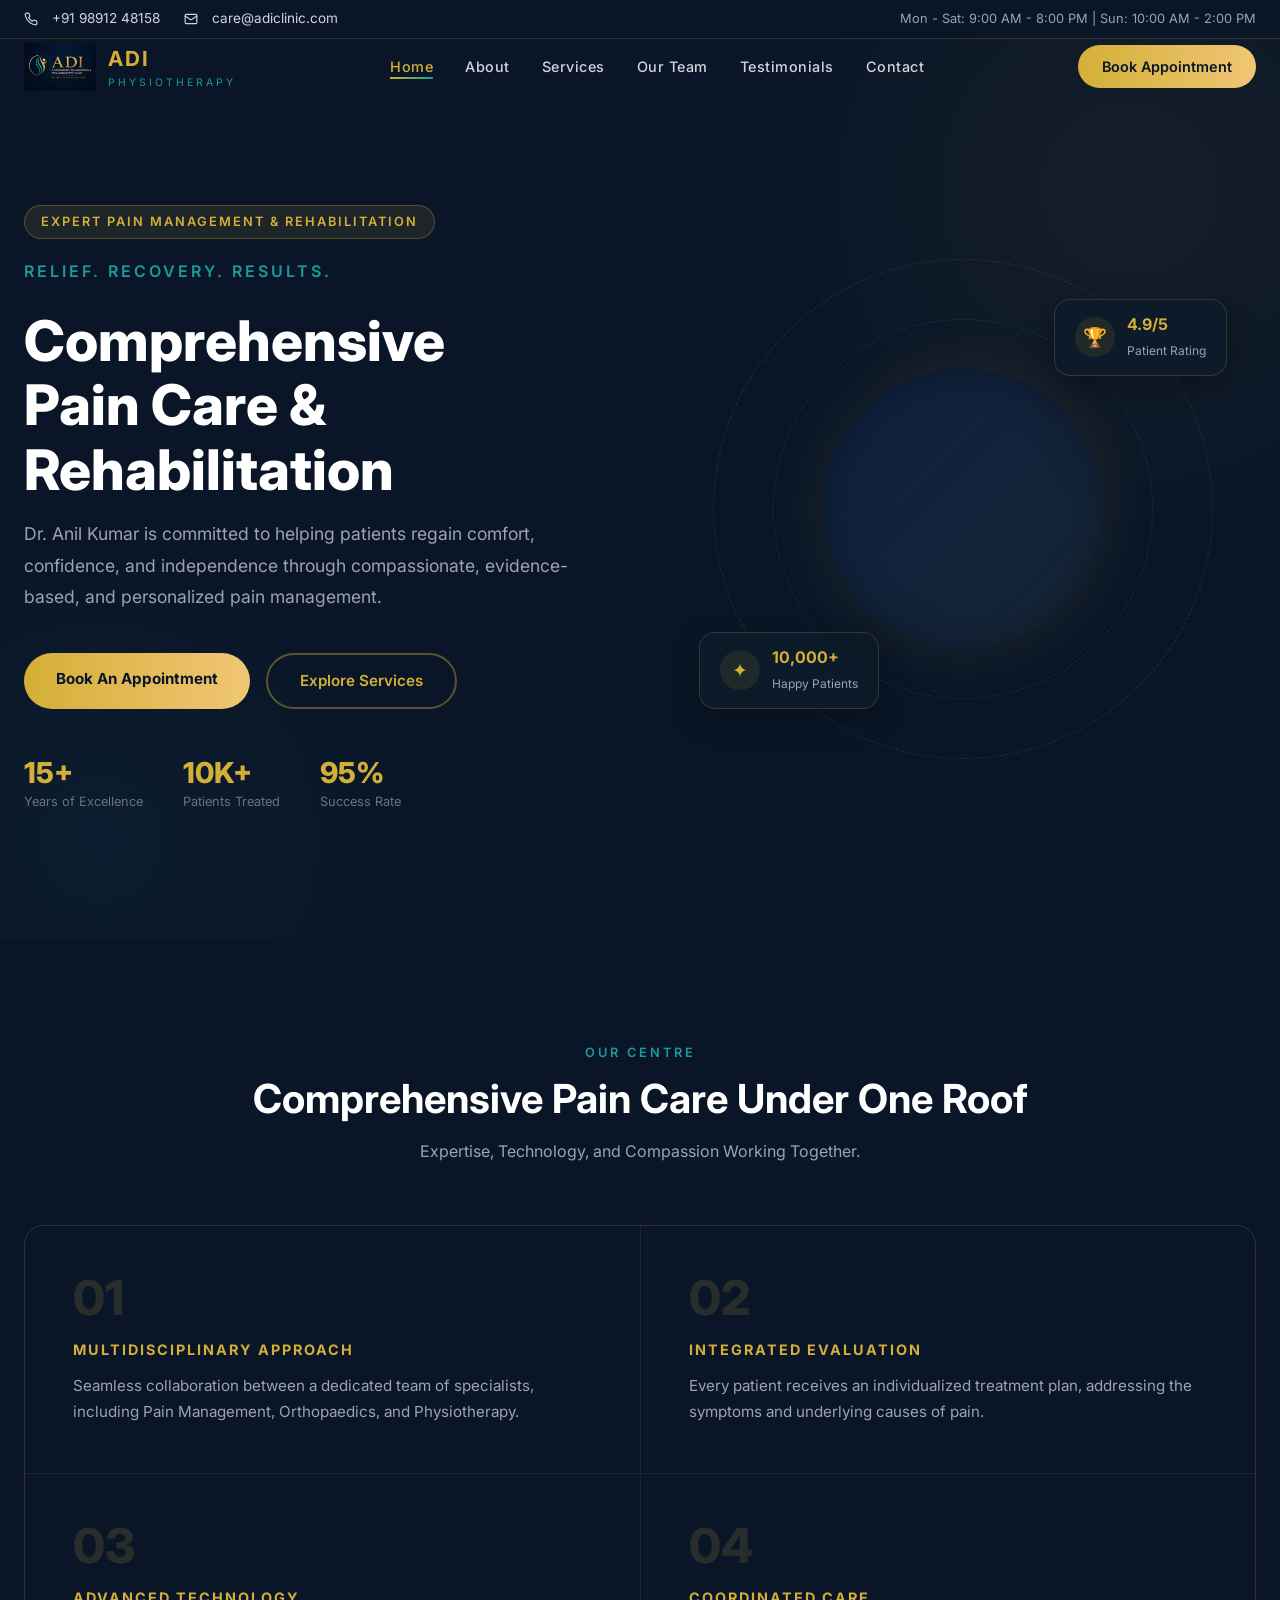
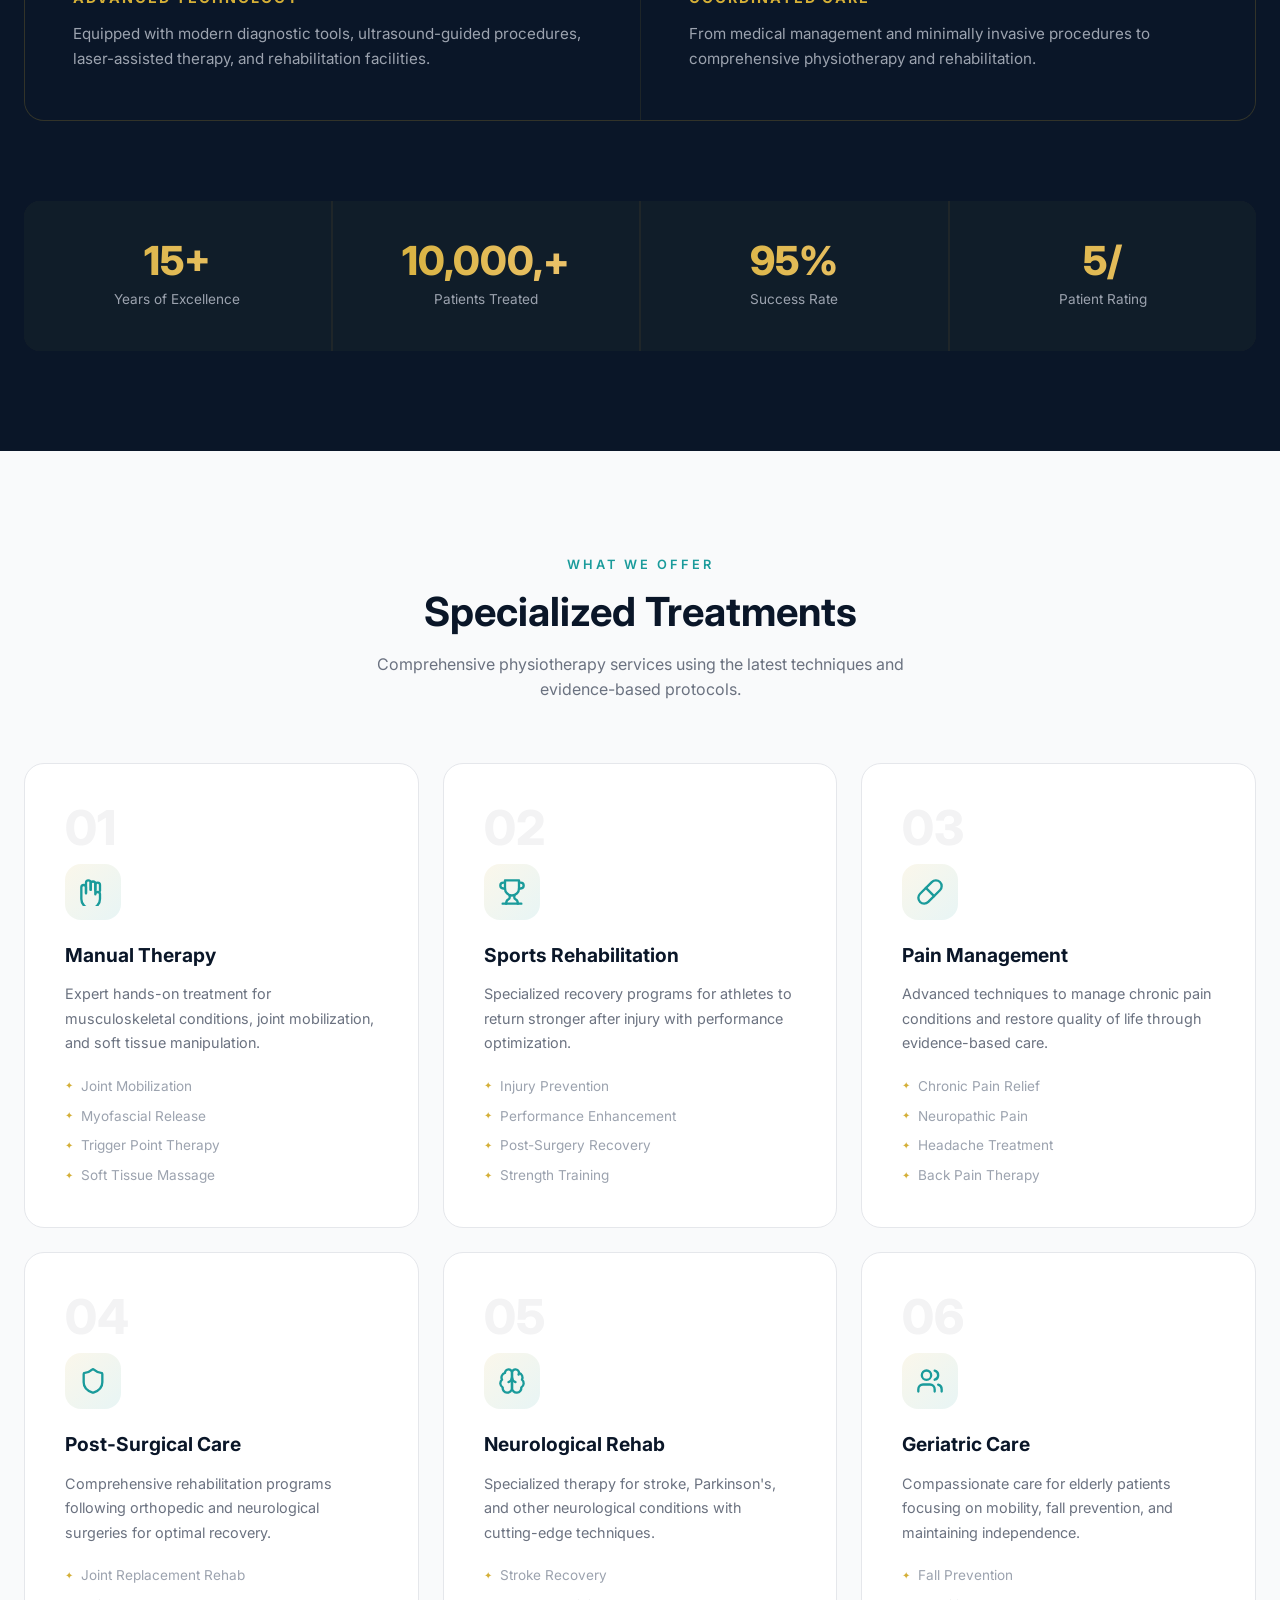
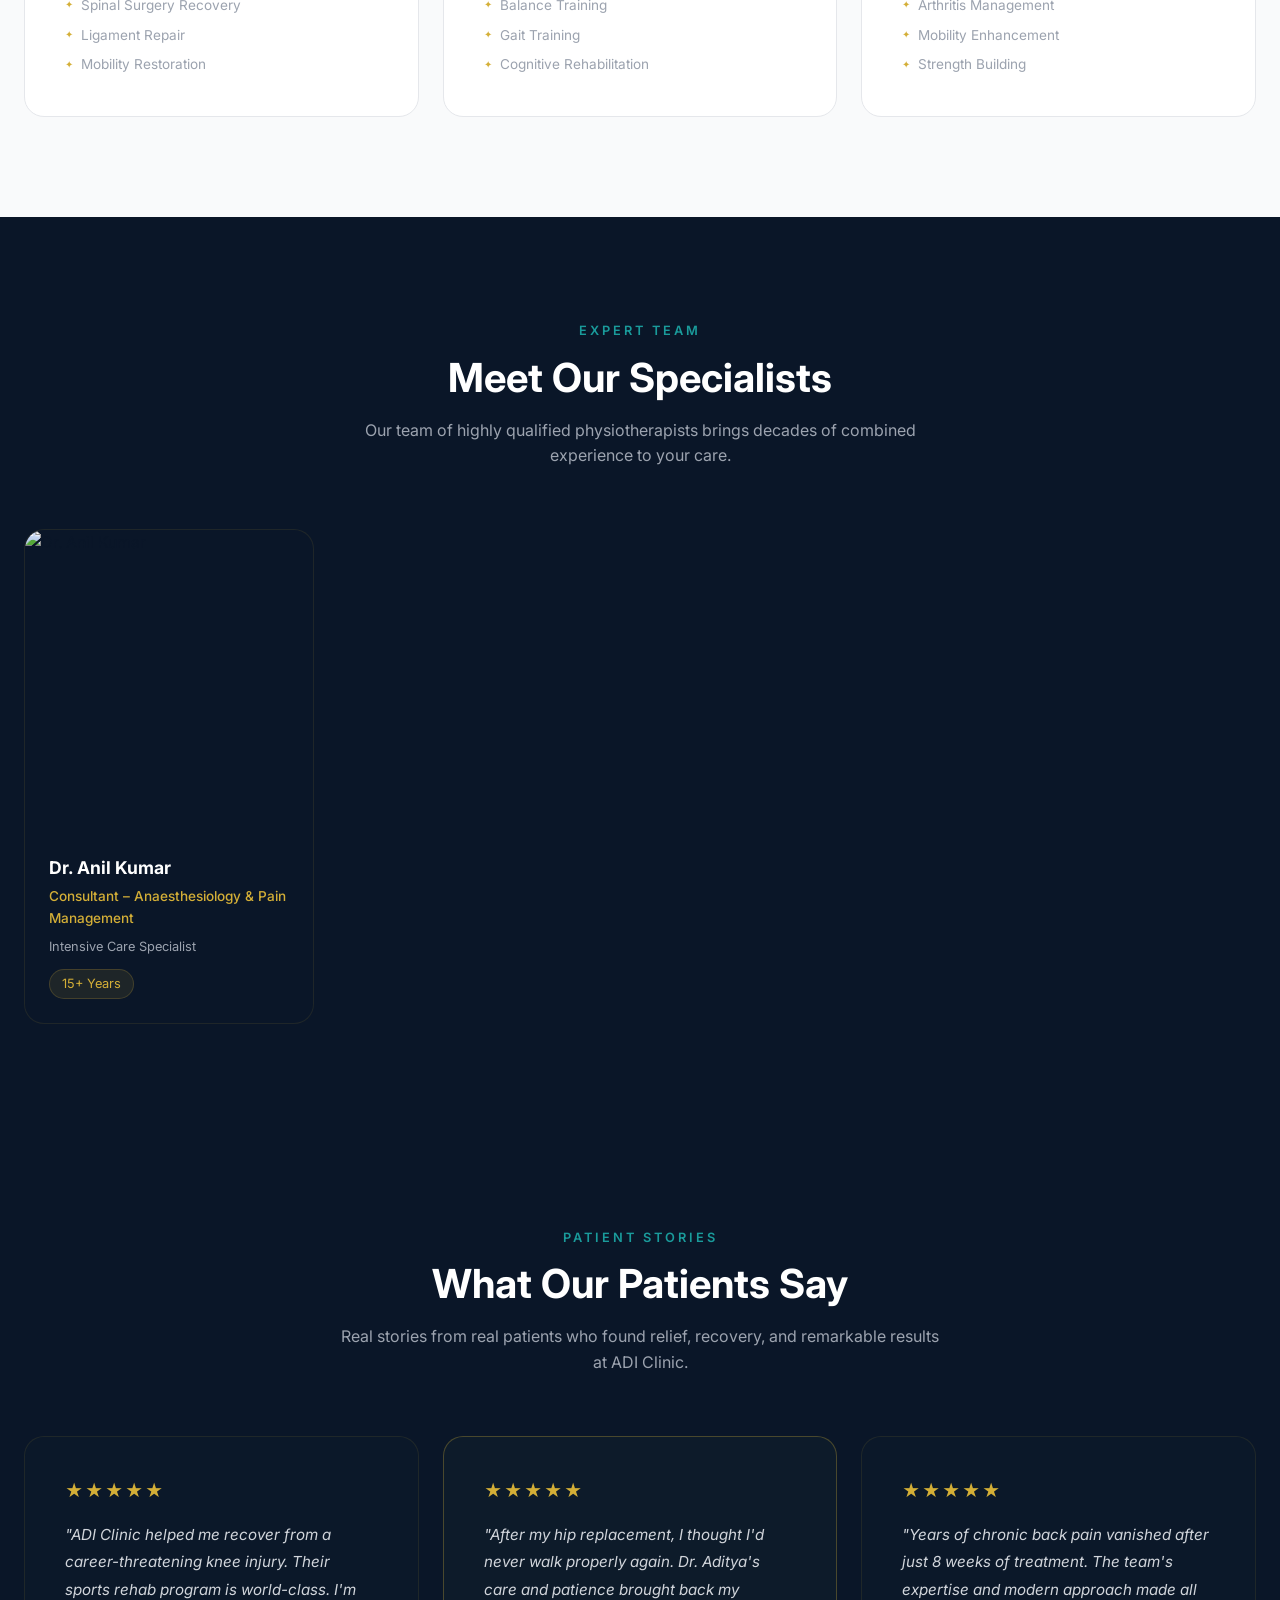
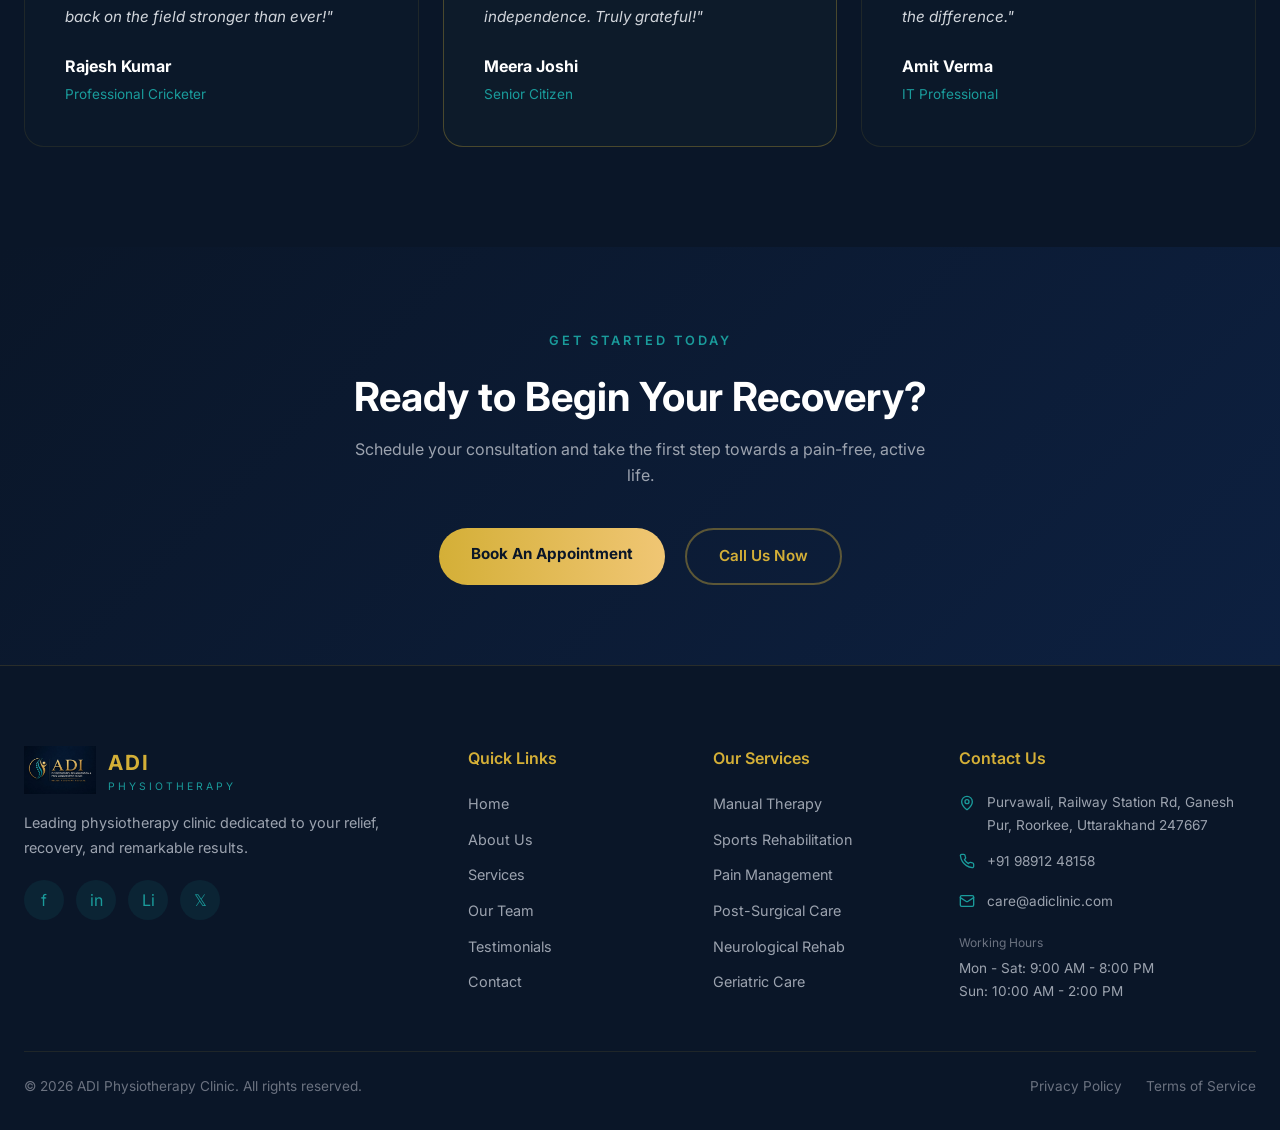
==== commit 723b3939: "Update contact details and remove placeholder doctors" ====
--- a/index.html
+++ b/index.html
@@ -3,7 +3,7 @@
 <head>
     <meta charset="UTF-8">
     <meta name="viewport" content="width=device-width, initial-scale=1.0">
-    <meta name="description" content="ADI Physiotherapy, Rehabilitation & Pain Management Clinic — Expert physiotherapy, sports rehab, pain management and post-surgical care in Mumbai.">
+    <meta name="description" content="ADI Physiotherapy, Rehabilitation & Pain Management Clinic — Expert physiotherapy, sports rehab, pain management and post-surgical care in Roorkee.">
     <title>ADI Physiotherapy Clinic | Relief. Recovery. Results.</title>
     <link href="https://fonts.googleapis.com/css2?family=Inter:wght@300;400;500;600;700;800&display=swap" rel="stylesheet">
     <link rel="stylesheet" href="css/style.css">
@@ -14,7 +14,7 @@
     <div class="top-bar">
         <div class="container">
             <div class="top-bar-left">
-                <a href="tel:+919876543210" style="display:flex; align-items:center;"><svg class="icon-animated" width="14" height="14" viewBox="0 0 24 24" style="margin-right:6px"><path d="M22 16.92v3a2 2 0 0 1-2.18 2 19.79 19.79 0 0 1-8.63-3.07 19.5 19.5 0 0 1-6-6 19.79 19.79 0 0 1-3.07-8.67A2 2 0 0 1 4.11 2h3a2 2 0 0 1 2 1.72 12.84 12.84 0 0 0 .7 2.81 2 2 0 0 1-.45 2.11L8.09 9.91a16 16 0 0 0 6 6l1.27-1.27a2 2 0 0 1 2.11-.45 12.84 12.84 0 0 0 2.81.7A2 2 0 0 1 22 16.92z"/></svg> +91 98765 43210</a>
+                <a href="tel:+919891248158" style="display:flex; align-items:center;"><svg class="icon-animated" width="14" height="14" viewBox="0 0 24 24" style="margin-right:6px"><path d="M22 16.92v3a2 2 0 0 1-2.18 2 19.79 19.79 0 0 1-8.63-3.07 19.5 19.5 0 0 1-6-6 19.79 19.79 0 0 1-3.07-8.67A2 2 0 0 1 4.11 2h3a2 2 0 0 1 2 1.72 12.84 12.84 0 0 0 .7 2.81 2 2 0 0 1-.45 2.11L8.09 9.91a16 16 0 0 0 6 6l1.27-1.27a2 2 0 0 1 2.11-.45 12.84 12.84 0 0 0 2.81.7A2 2 0 0 1 22 16.92z"/></svg> +91 98912 48158</a>
                 <a href="mailto:care@adiclinic.com" style="display:flex; align-items:center;"><svg class="icon-animated" width="14" height="14" viewBox="0 0 24 24" style="margin-right:6px"><rect width="20" height="16" x="2" y="4" rx="2"/><path d="m22 7-8.97 5.7a1.94 1.94 0 0 1-2.06 0L2 7"/></svg> care@adiclinic.com</a>
             </div>
             <div class="top-bar-right">Mon - Sat: 9:00 AM - 8:00 PM | Sun: 10:00 AM - 2:00 PM</div>
@@ -275,42 +275,7 @@
                         <span class="team-exp">15+ Years</span>
                     </div>
                 </div>
-                <div class="team-card fade-up delay-2">
-                    <div class="team-img-wrap">
-                        <img src="https://images.unsplash.com/photo-1594824476967-48c8b964273f?w=400&h=500&fit=crop" alt="Dr. Priya Mehta">
-                        <div class="team-overlay"></div>
-                    </div>
-                    <div class="team-info">
-                        <h3>Dr. Priya Mehta</h3>
-                        <div class="role">Senior Physiotherapist</div>
-                        <div class="qual">MPT (Neurology), BPT, Certified NDT Practitioner</div>
-                        <span class="team-exp">12+ Years</span>
-                    </div>
-                </div>
-                <div class="team-card fade-up delay-3">
-                    <div class="team-img-wrap">
-                        <img src="https://images.unsplash.com/photo-1622253692010-333f2da6031d?w=400&h=500&fit=crop" alt="Dr. Rohan Desai">
-                        <div class="team-overlay"></div>
-                    </div>
-                    <div class="team-info">
-                        <h3>Dr. Rohan Desai</h3>
-                        <div class="role">Sports Physiotherapist</div>
-                        <div class="qual">MPT (Sports), BPT, Certified Strength Coach</div>
-                        <span class="team-exp">10+ Years</span>
-                    </div>
-                </div>
-                <div class="team-card fade-up delay-4">
-                    <div class="team-img-wrap">
-                        <img src="https://images.unsplash.com/photo-1559839734-2b71ea197ec2?w=400&h=500&fit=crop" alt="Dr. Sneha Patel">
-                        <div class="team-overlay"></div>
-                    </div>
-                    <div class="team-info">
-                        <h3>Dr. Sneha Patel</h3>
-                        <div class="role">Pain Management Specialist</div>
-                        <div class="qual">MPT (Musculoskeletal), BPT, Dry Needling Certified</div>
-                        <span class="team-exp">8+ Years</span>
-                    </div>
-                </div>
+
             </div>
         </div>
     </section>
@@ -354,7 +319,7 @@
             <p class="section-subtitle fade-up" style="color:#9ca3af; margin:16px auto 40px;">Schedule your consultation and take the first step towards a pain-free, active life.</p>
             <div class="fade-up" style="display:flex; gap:20px; justify-content:center; flex-wrap:wrap;">
                 <a href="contact.html" class="btn-gold">Book An Appointment</a>
-                <a href="tel:+919876543210" class="btn-outline-gold">Call Us Now</a>
+                <a href="tel:+919891248158" class="btn-outline-gold">Call Us Now</a>
             </div>
         </div>
     </section>
@@ -405,11 +370,11 @@
                     <h3>Contact Us</h3>
                     <div class="footer-ci">
                         <span style="color:var(--teal); margin-top:2px;"><svg class="icon-animated" width="16" height="16" viewBox="0 0 24 24"><path d="M20 10c0 4.993-5.539 10.193-7.399 11.799a1 1 0 0 1-1.202 0C9.539 20.193 4 14.993 4 10a8 8 0 0 1 16 0"/><circle cx="12" cy="10" r="3"/></svg></span>
-                        <p>123 Medical Plaza, Sector 21, Mumbai - 400001</p>
+                        <p>Purvawali, Railway Station Rd, Ganesh Pur, Roorkee, Uttarakhand 247667</p>
                     </div>
                     <div class="footer-ci">
                         <span style="color:var(--teal);"><svg class="icon-animated" width="16" height="16" viewBox="0 0 24 24"><path d="M22 16.92v3a2 2 0 0 1-2.18 2 19.79 19.79 0 0 1-8.63-3.07 19.5 19.5 0 0 1-6-6 19.79 19.79 0 0 1-3.07-8.67A2 2 0 0 1 4.11 2h3a2 2 0 0 1 2 1.72 12.84 12.84 0 0 0 .7 2.81 2 2 0 0 1-.45 2.11L8.09 9.91a16 16 0 0 0 6 6l1.27-1.27a2 2 0 0 1 2.11-.45 12.84 12.84 0 0 0 2.81.7A2 2 0 0 1 22 16.92z"/></svg></span>
-                        <a href="tel:+919876543210">+91 98765 43210</a>
+                        <a href="tel:+919891248158">+91 98912 48158</a>
                     </div>
                     <div class="footer-ci">
                         <span style="color:var(--teal);"><svg class="icon-animated" width="16" height="16" viewBox="0 0 24 24"><rect width="20" height="16" x="2" y="4" rx="2"/><path d="m22 7-8.97 5.7a1.94 1.94 0 0 1-2.06 0L2 7"/></svg></span>
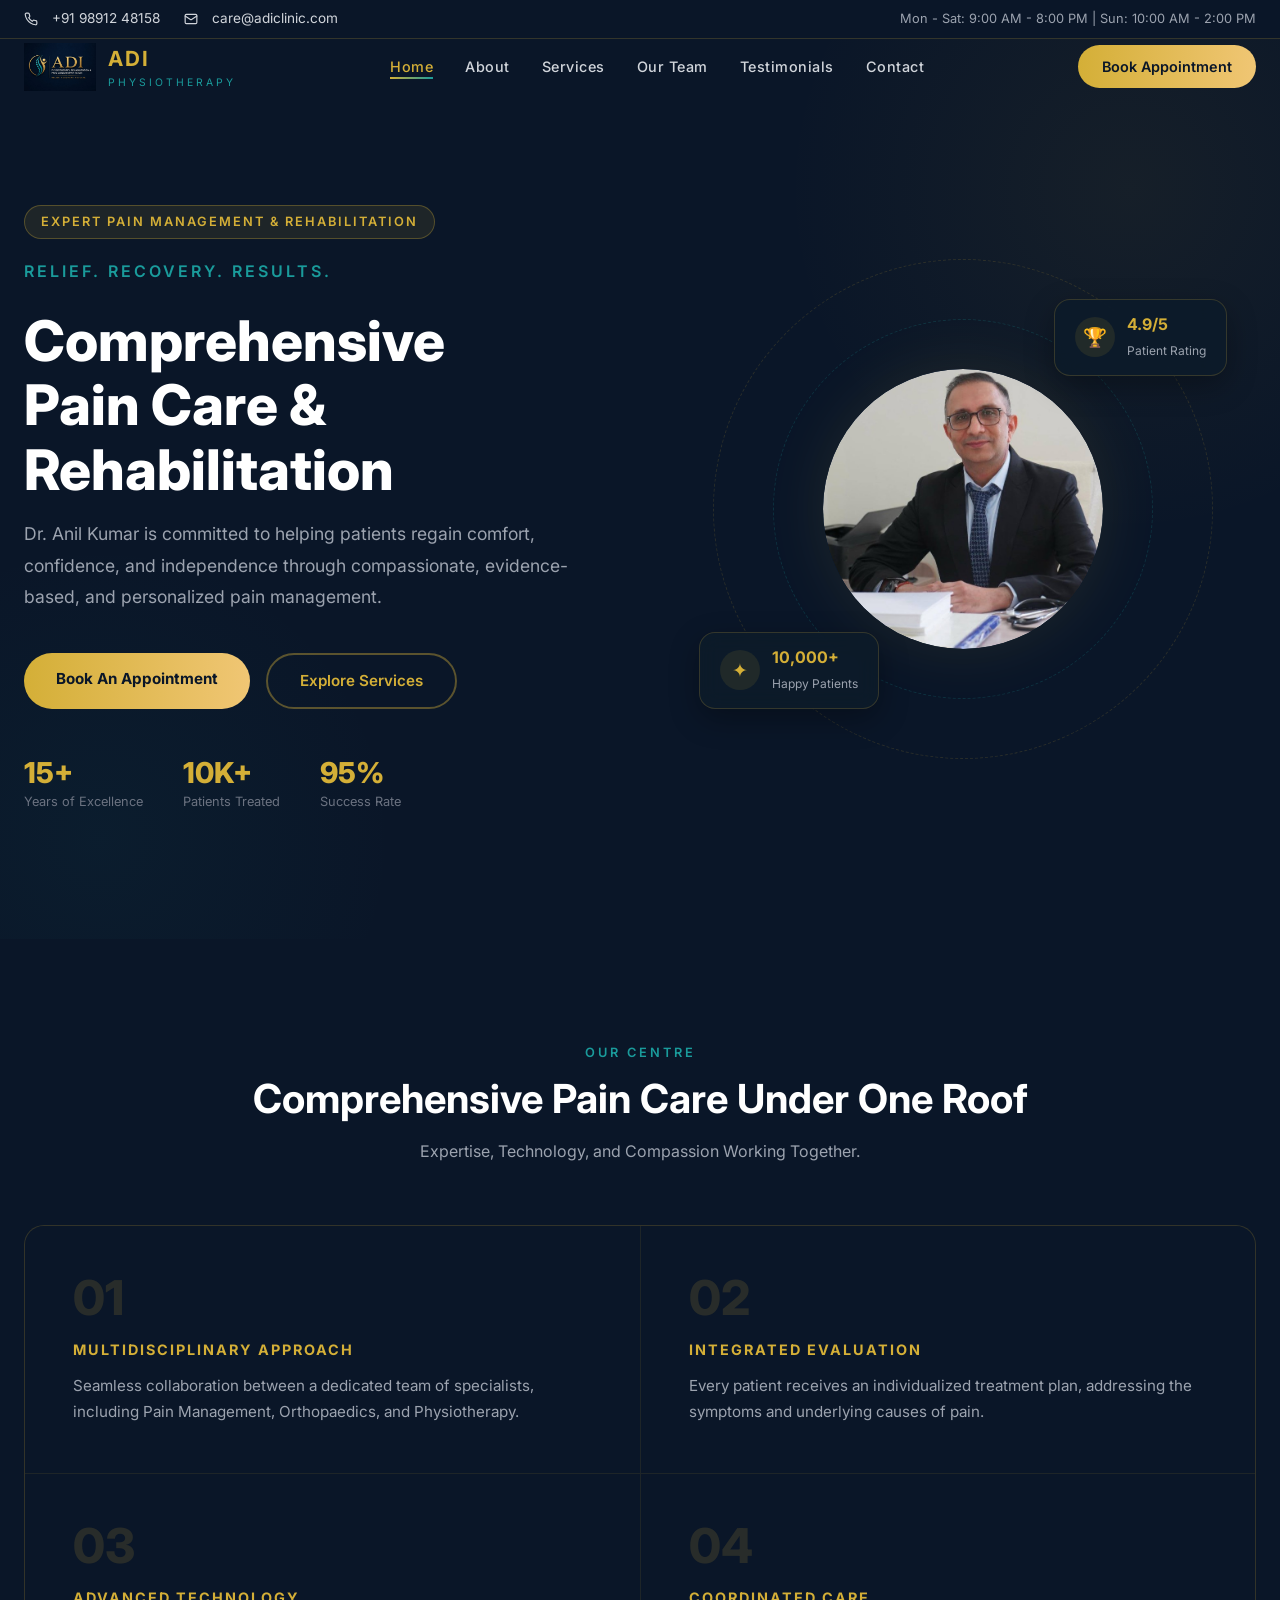
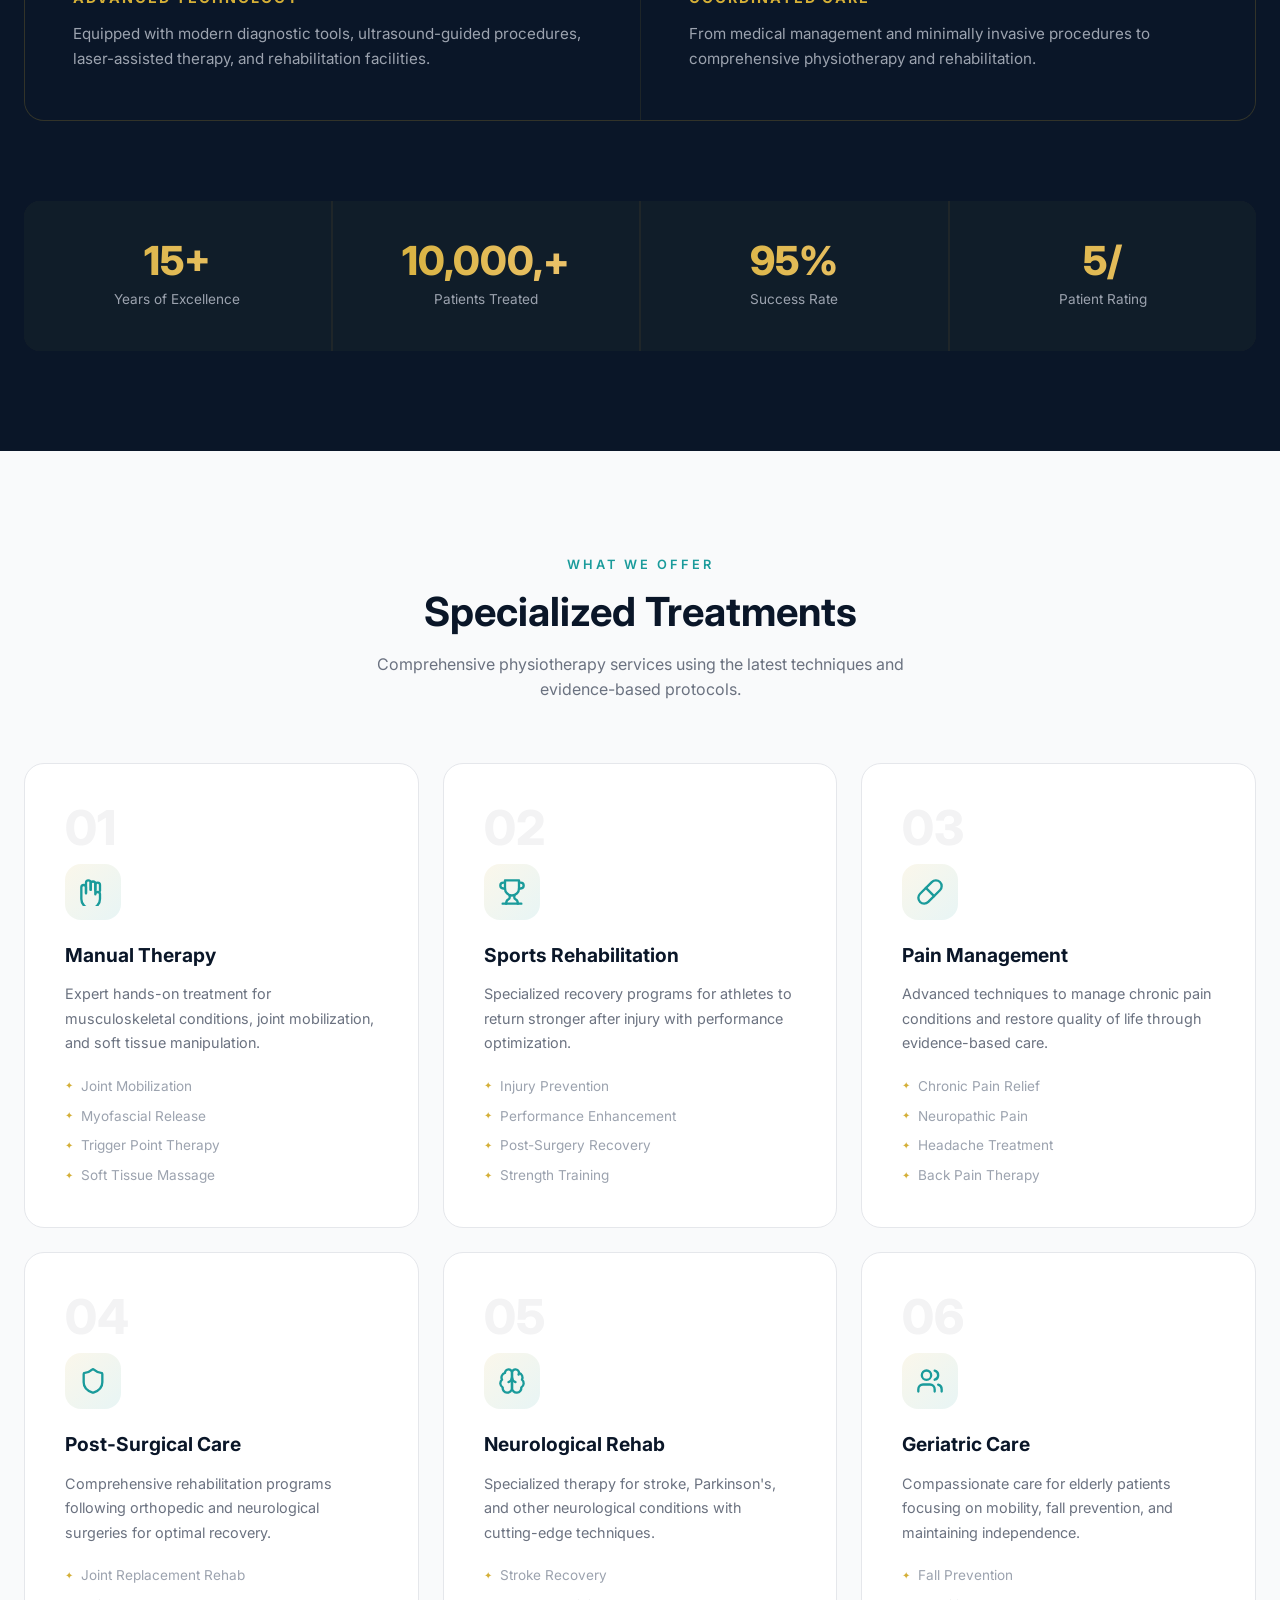
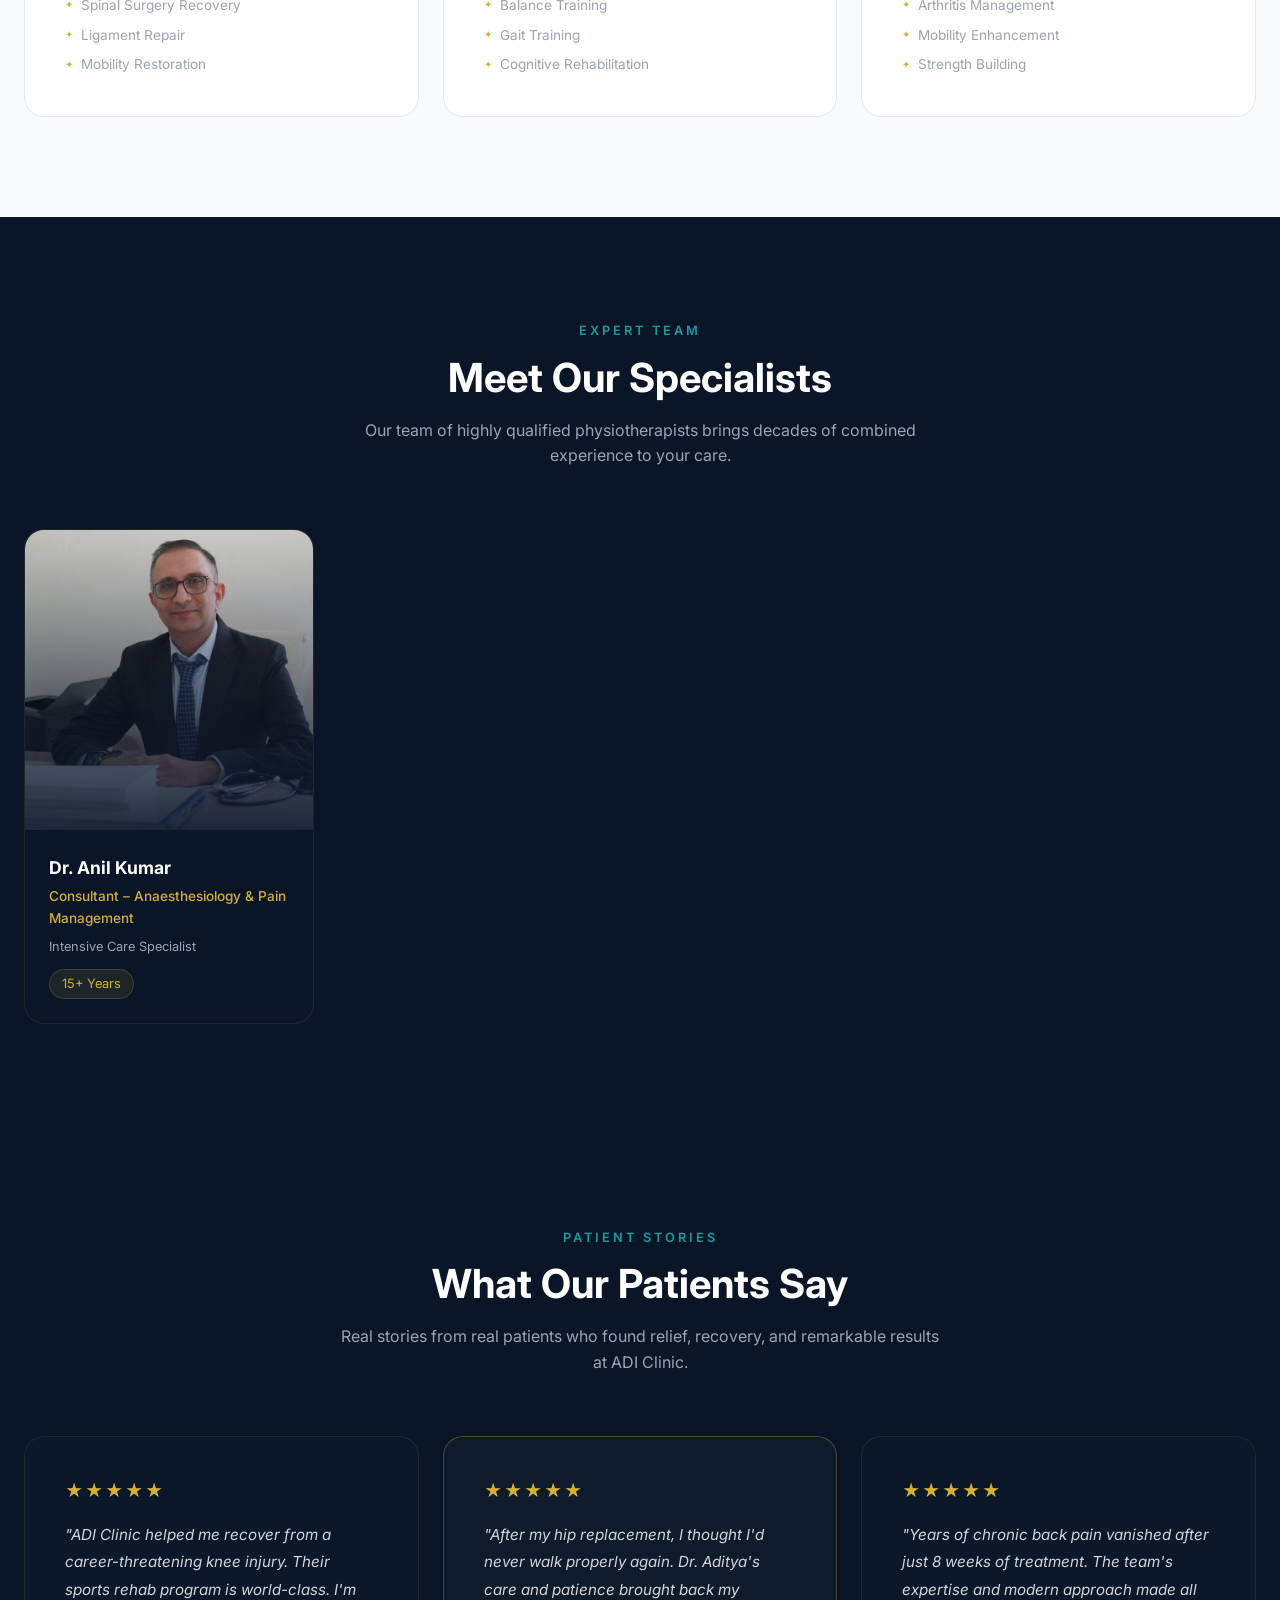
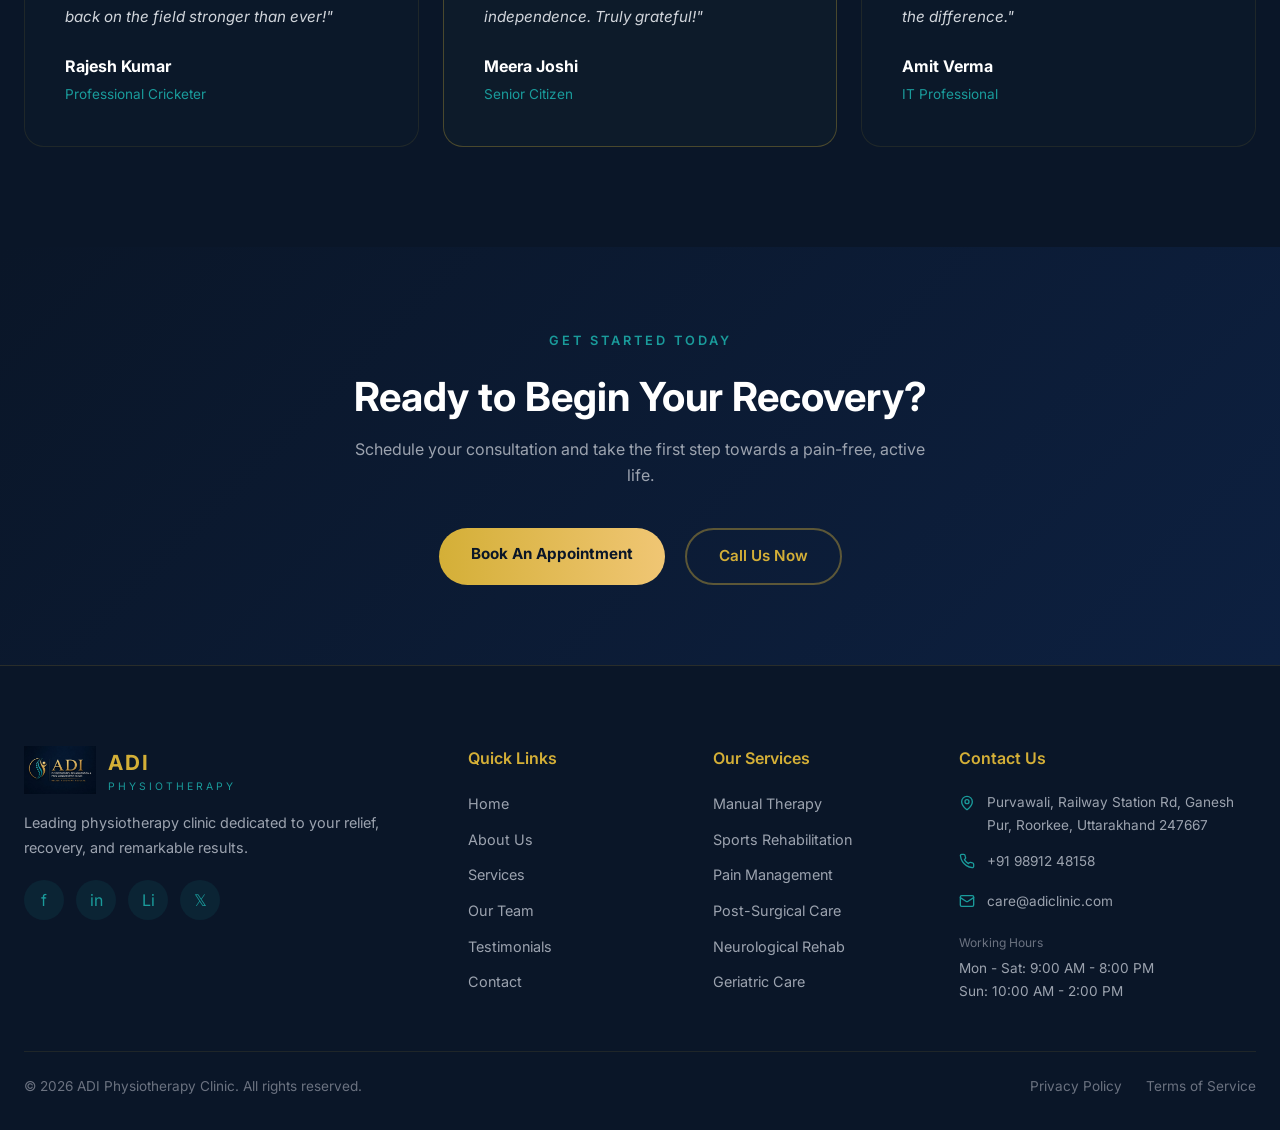
==== commit 2a901367: "Update Dr. Anil Kumar profile and photo" ====
--- a/index.html
+++ b/index.html
@@ -93,7 +93,7 @@
                 <div class="hero-circle-outer">
                     <div class="hero-circle-mid">
                         <div class="hero-circle-inner">
-                            <img src="https://images.unsplash.com/photo-1612349317150-e413f6a5b16d?w=400&h=400&fit=crop" alt="Dr. Anil Kumar" onerror="this.style.display='none'">
+                            <img src="images/dr_anil_kumar.jpg" alt="Dr. Anil Kumar" onerror="this.style.display='none'">
                         </div>
                     </div>
                 </div>
@@ -265,7 +265,7 @@
             <div class="team-grid">
                 <div class="team-card fade-up delay-1">
                     <div class="team-img-wrap">
-                        <img src="https://images.unsplash.com/photo-1612349317150-e413f6a5b16d?w=400&h=500&fit=crop" alt="Dr. Anil Kumar">
+                        <img src="images/dr_anil_kumar.jpg" alt="Dr. Anil Kumar">
                         <div class="team-overlay"></div>
                     </div>
                     <div class="team-info">
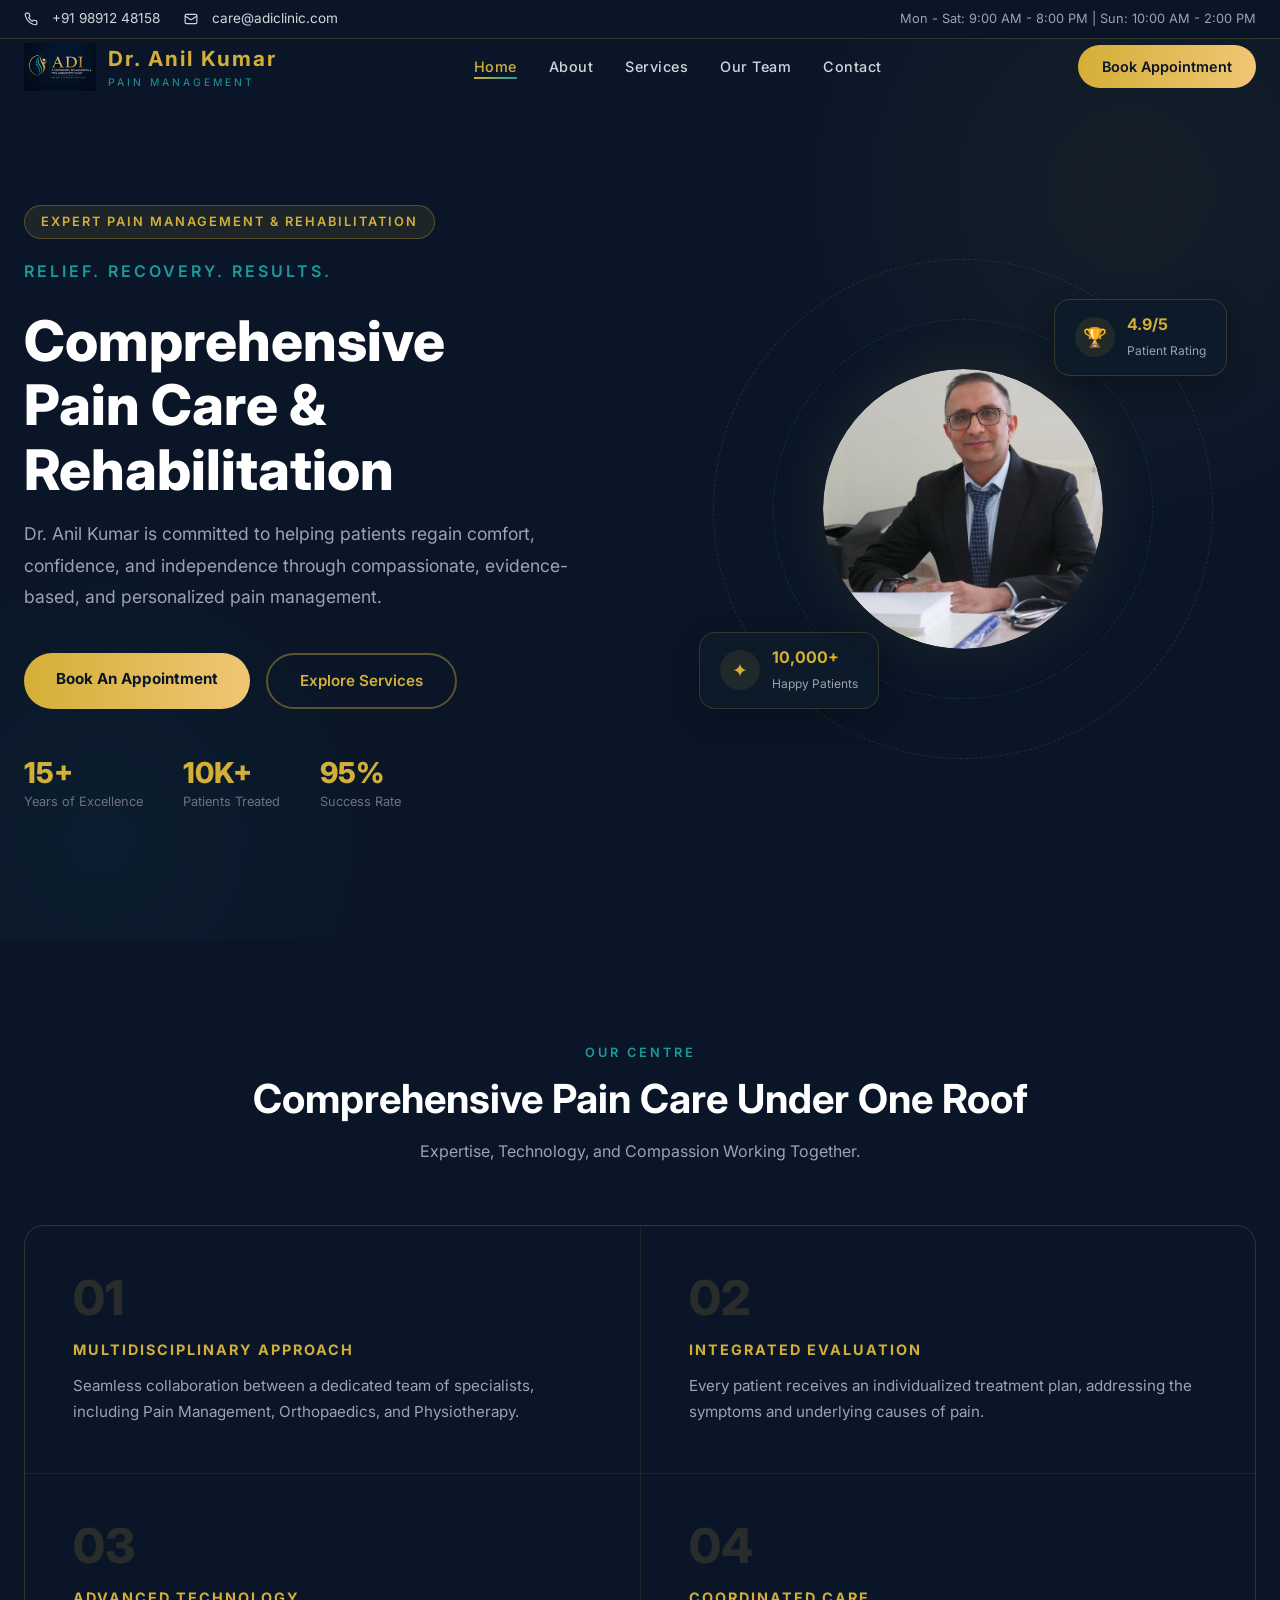
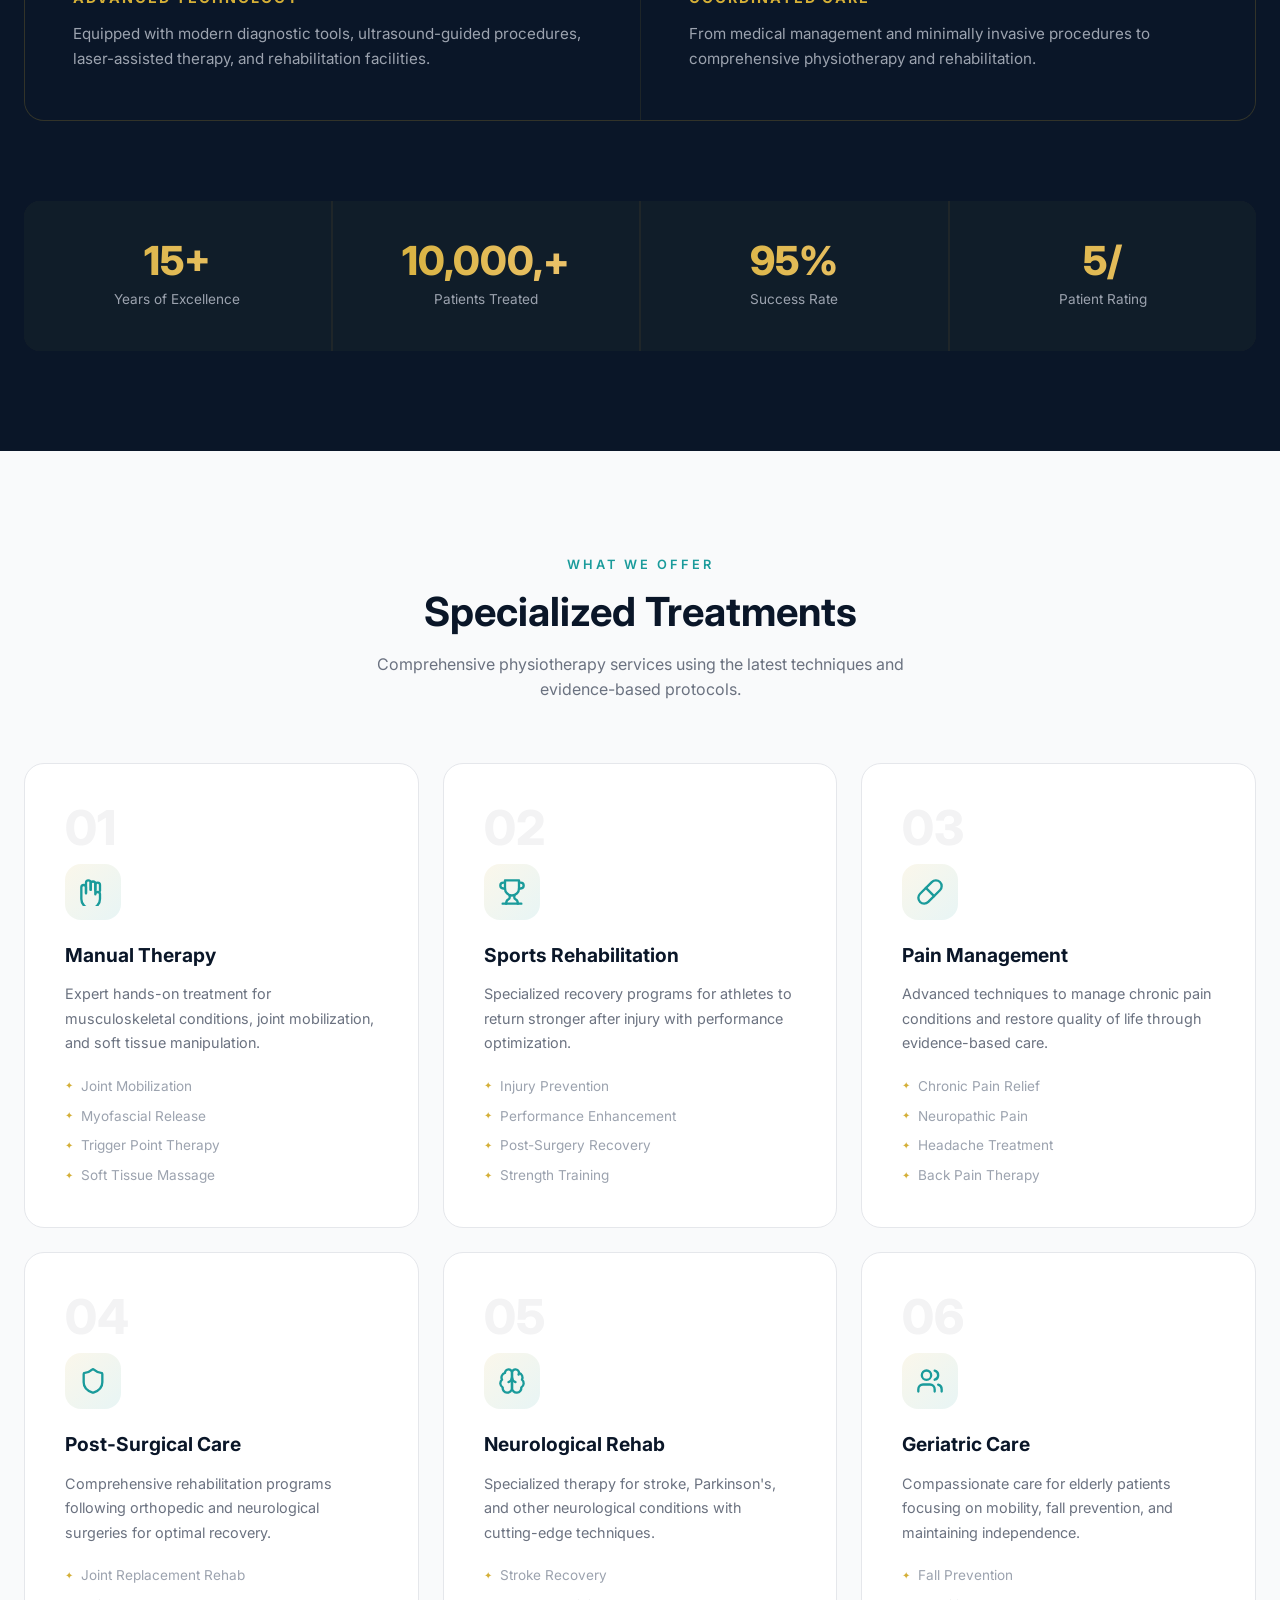
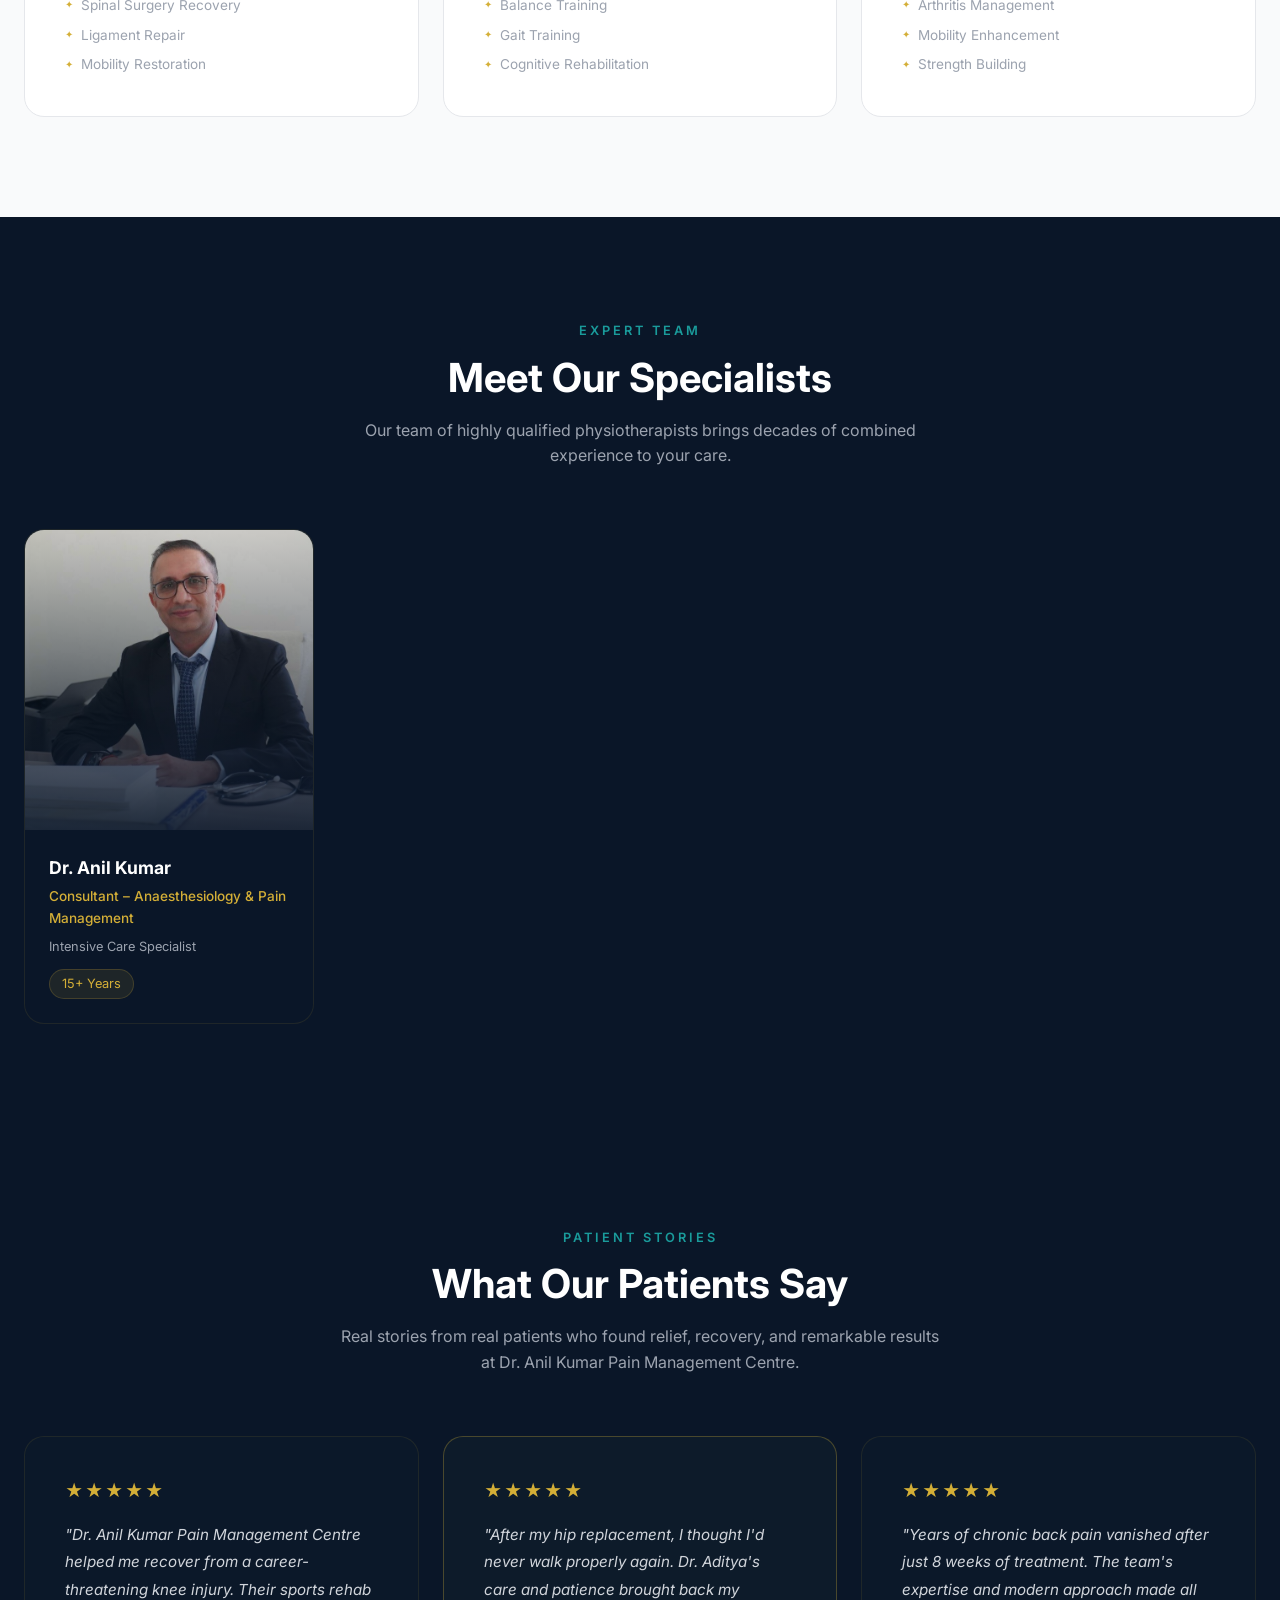
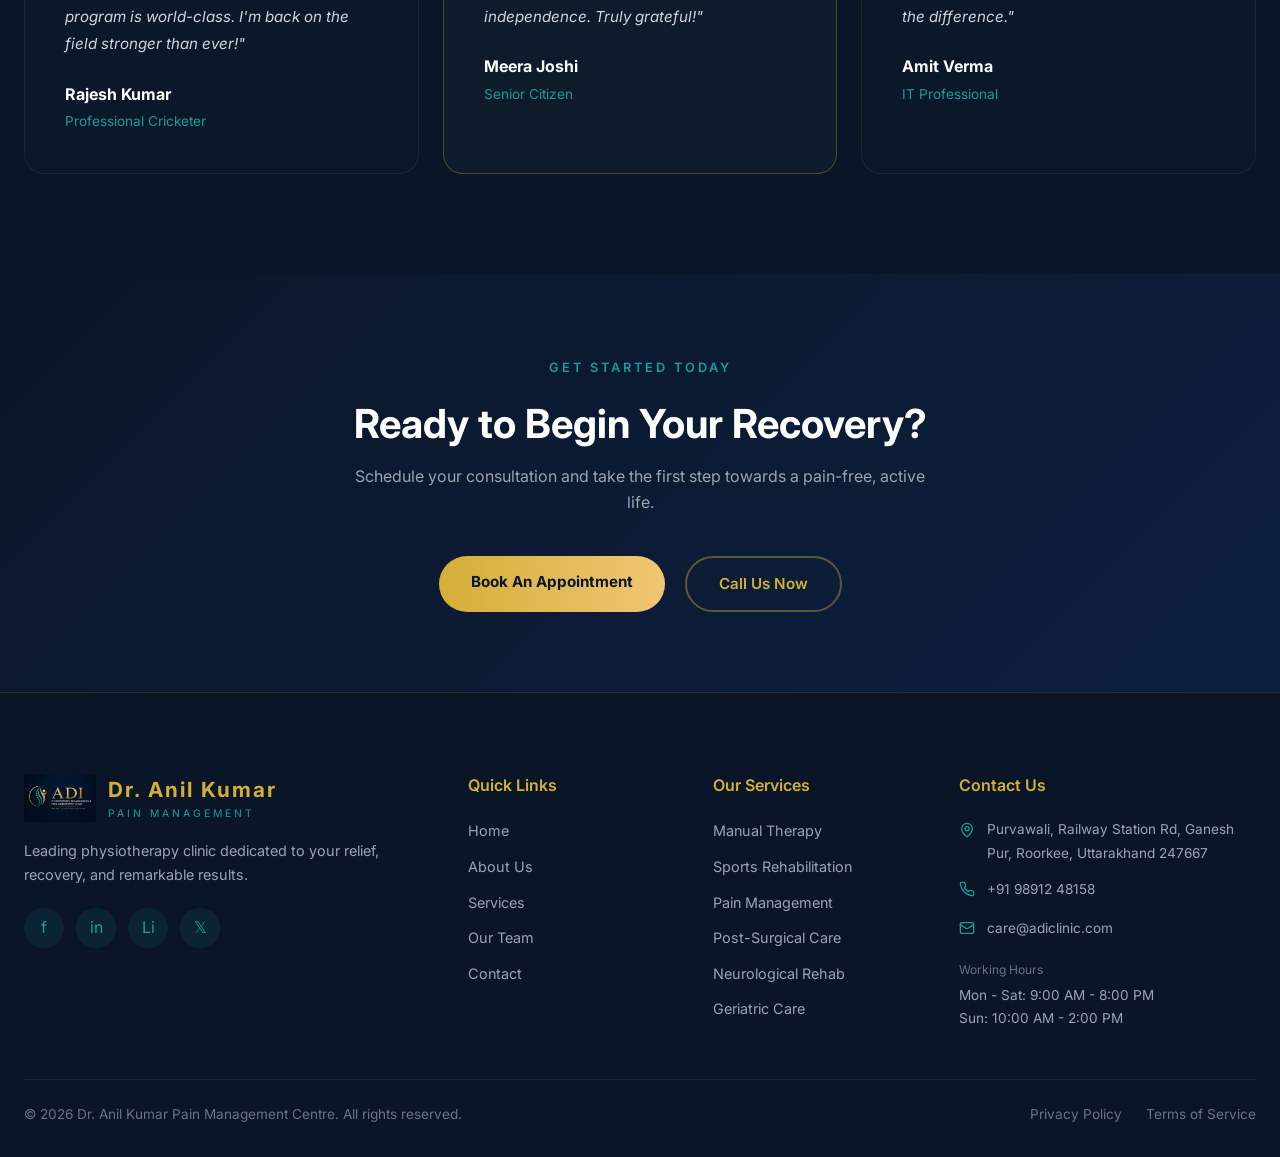
==== commit a271eec0: "Remove default ADI Clinic references and dummy testimonials" ====
--- a/index.html
+++ b/index.html
@@ -3,8 +3,8 @@
 <head>
     <meta charset="UTF-8">
     <meta name="viewport" content="width=device-width, initial-scale=1.0">
-    <meta name="description" content="ADI Physiotherapy, Rehabilitation & Pain Management Clinic — Expert physiotherapy, sports rehab, pain management and post-surgical care in Roorkee.">
-    <title>ADI Physiotherapy Clinic | Relief. Recovery. Results.</title>
+    <meta name="description" content="Dr. Anil Kumar Pain Management, Rehabilitation & Pain Management Clinic — Expert physiotherapy, sports rehab, pain management and post-surgical care in Roorkee.">
+    <title>Dr. Anil Kumar Pain Management Centre | Relief. Recovery. Results.</title>
     <link href="https://fonts.googleapis.com/css2?family=Inter:wght@300;400;500;600;700;800&display=swap" rel="stylesheet">
     <link rel="stylesheet" href="css/style.css">
 </head>
@@ -25,10 +25,10 @@
     <header id="main-header">
         <nav class="container">
             <a href="index.html" class="logo-wrap">
-                <img src="images/logo.png" alt="ADI Clinic Logo" class="logo-img" onerror="this.style.display='none'">
+                <img src="images/logo.png" alt="Dr. Anil Kumar Pain Management Centre Logo" class="logo-img" onerror="this.style.display='none'">
                 <div>
-                    <div class="logo-text-main">ADI</div>
-                    <div class="logo-text-sub">PHYSIOTHERAPY</div>
+                    <div class="logo-text-main">Dr. Anil Kumar</div>
+                    <div class="logo-text-sub">PAIN MANAGEMENT</div>
                 </div>
             </a>
 
@@ -37,7 +37,7 @@
                 <li><a href="about.html">About</a></li>
                 <li><a href="services.html">Services</a></li>
                 <li><a href="team.html">Our Team</a></li>
-                <li><a href="testimonials.html">Testimonials</a></li>
+                
                 <li><a href="contact.html">Contact</a></li>
             </ul>
 
@@ -52,7 +52,7 @@
         <a href="about.html">About</a>
         <a href="services.html">Services</a>
         <a href="team.html">Our Team</a>
-        <a href="testimonials.html">Testimonials</a>
+        
         <a href="contact.html">Contact</a>
         <a href="contact.html" class="btn-gold" style="text-align:center; margin-top:16px;">Book Appointment</a>
     </div>
@@ -286,12 +286,12 @@
             <div class="fade-up" style="text-align:center; margin-bottom:60px;">
                 <span class="section-tag">Patient Stories</span>
                 <h2 class="section-title white">What Our Patients Say</h2>
-                <p class="section-subtitle" style="color:#9ca3af; margin:0 auto;">Real stories from real patients who found relief, recovery, and remarkable results at ADI Clinic.</p>
+                <p class="section-subtitle" style="color:#9ca3af; margin:0 auto;">Real stories from real patients who found relief, recovery, and remarkable results at Dr. Anil Kumar Pain Management Centre.</p>
             </div>
             <div class="testi-grid">
                 <div class="testi-card fade-up delay-1">
                     <div class="testi-stars">★★★★★</div>
-                    <p class="testi-quote">"ADI Clinic helped me recover from a career-threatening knee injury. Their sports rehab program is world-class. I'm back on the field stronger than ever!"</p>
+                    <p class="testi-quote">"Dr. Anil Kumar Pain Management Centre helped me recover from a career-threatening knee injury. Their sports rehab program is world-class. I'm back on the field stronger than ever!"</p>
                     <div class="testi-name">Rajesh Kumar</div>
                     <div class="testi-role">Professional Cricketer</div>
                 </div>
@@ -330,10 +330,10 @@
             <div class="footer-grid">
                 <div class="footer-col">
                     <div class="logo-wrap" style="margin-bottom:16px;">
-                        <img src="images/logo.png" alt="ADI Clinic" class="logo-img" style="height:48px;" onerror="this.style.display='none'">
+                        <img src="images/logo.png" alt="Dr. Anil Kumar Pain Management Centre" class="logo-img" style="height:48px;" onerror="this.style.display='none'">
                         <div>
-                            <div class="logo-text-main">ADI</div>
-                            <div class="logo-text-sub">PHYSIOTHERAPY</div>
+                            <div class="logo-text-main">Dr. Anil Kumar</div>
+                            <div class="logo-text-sub">PAIN MANAGEMENT</div>
                         </div>
                     </div>
                     <p>Leading physiotherapy clinic dedicated to your relief, recovery, and remarkable results.</p>
@@ -351,7 +351,7 @@
                         <li><a href="about.html">About Us</a></li>
                         <li><a href="services.html">Services</a></li>
                         <li><a href="team.html">Our Team</a></li>
-                        <li><a href="testimonials.html">Testimonials</a></li>
+                        
                         <li><a href="contact.html">Contact</a></li>
                     </ul>
                 </div>
@@ -387,7 +387,7 @@
                 </div>
             </div>
             <div class="footer-bottom">
-                <p>&copy; 2026 ADI Physiotherapy Clinic. All rights reserved.</p>
+                <p>&copy; 2026 Dr. Anil Kumar Pain Management Centre. All rights reserved.</p>
                 <div class="footer-bottom-links">
                     <a href="#">Privacy Policy</a>
                     <a href="#">Terms of Service</a>
@@ -399,3 +399,4 @@
     <script src="js/main.js"></script>
 </body>
 </html>
+
